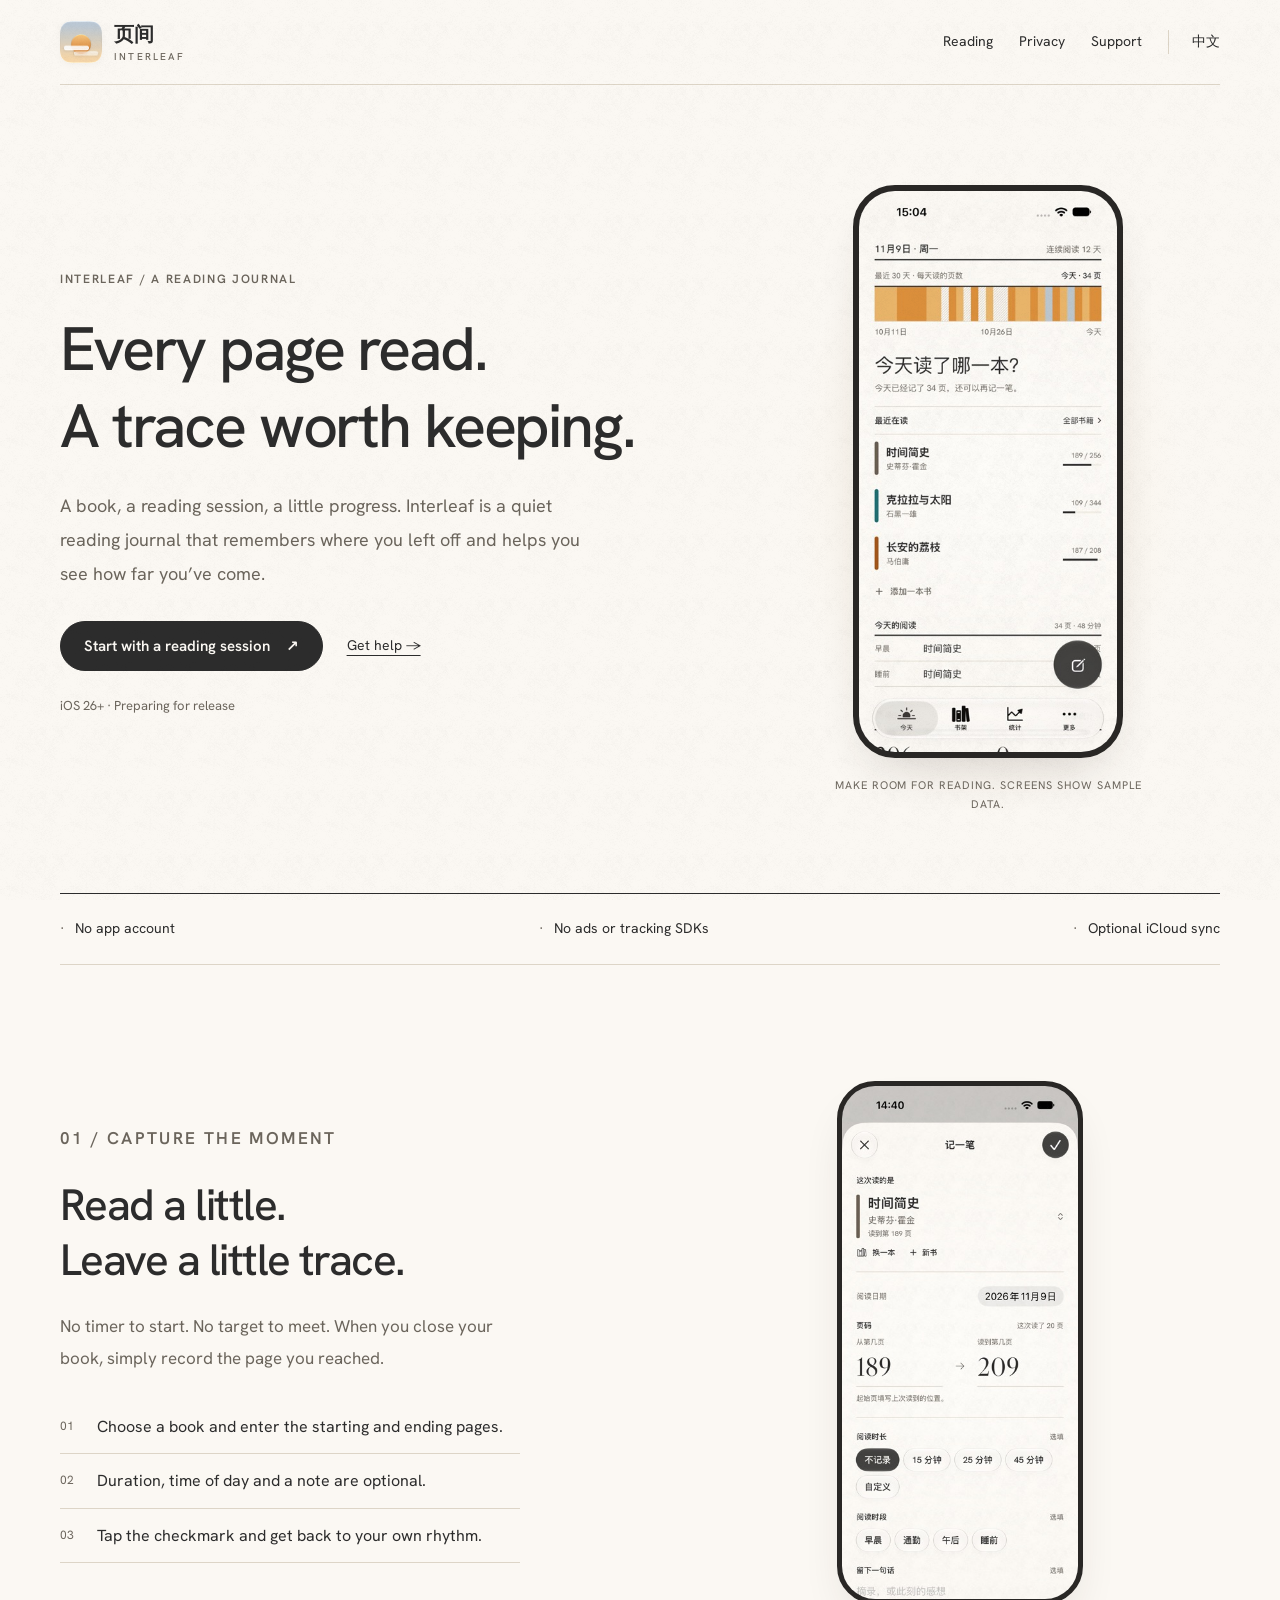
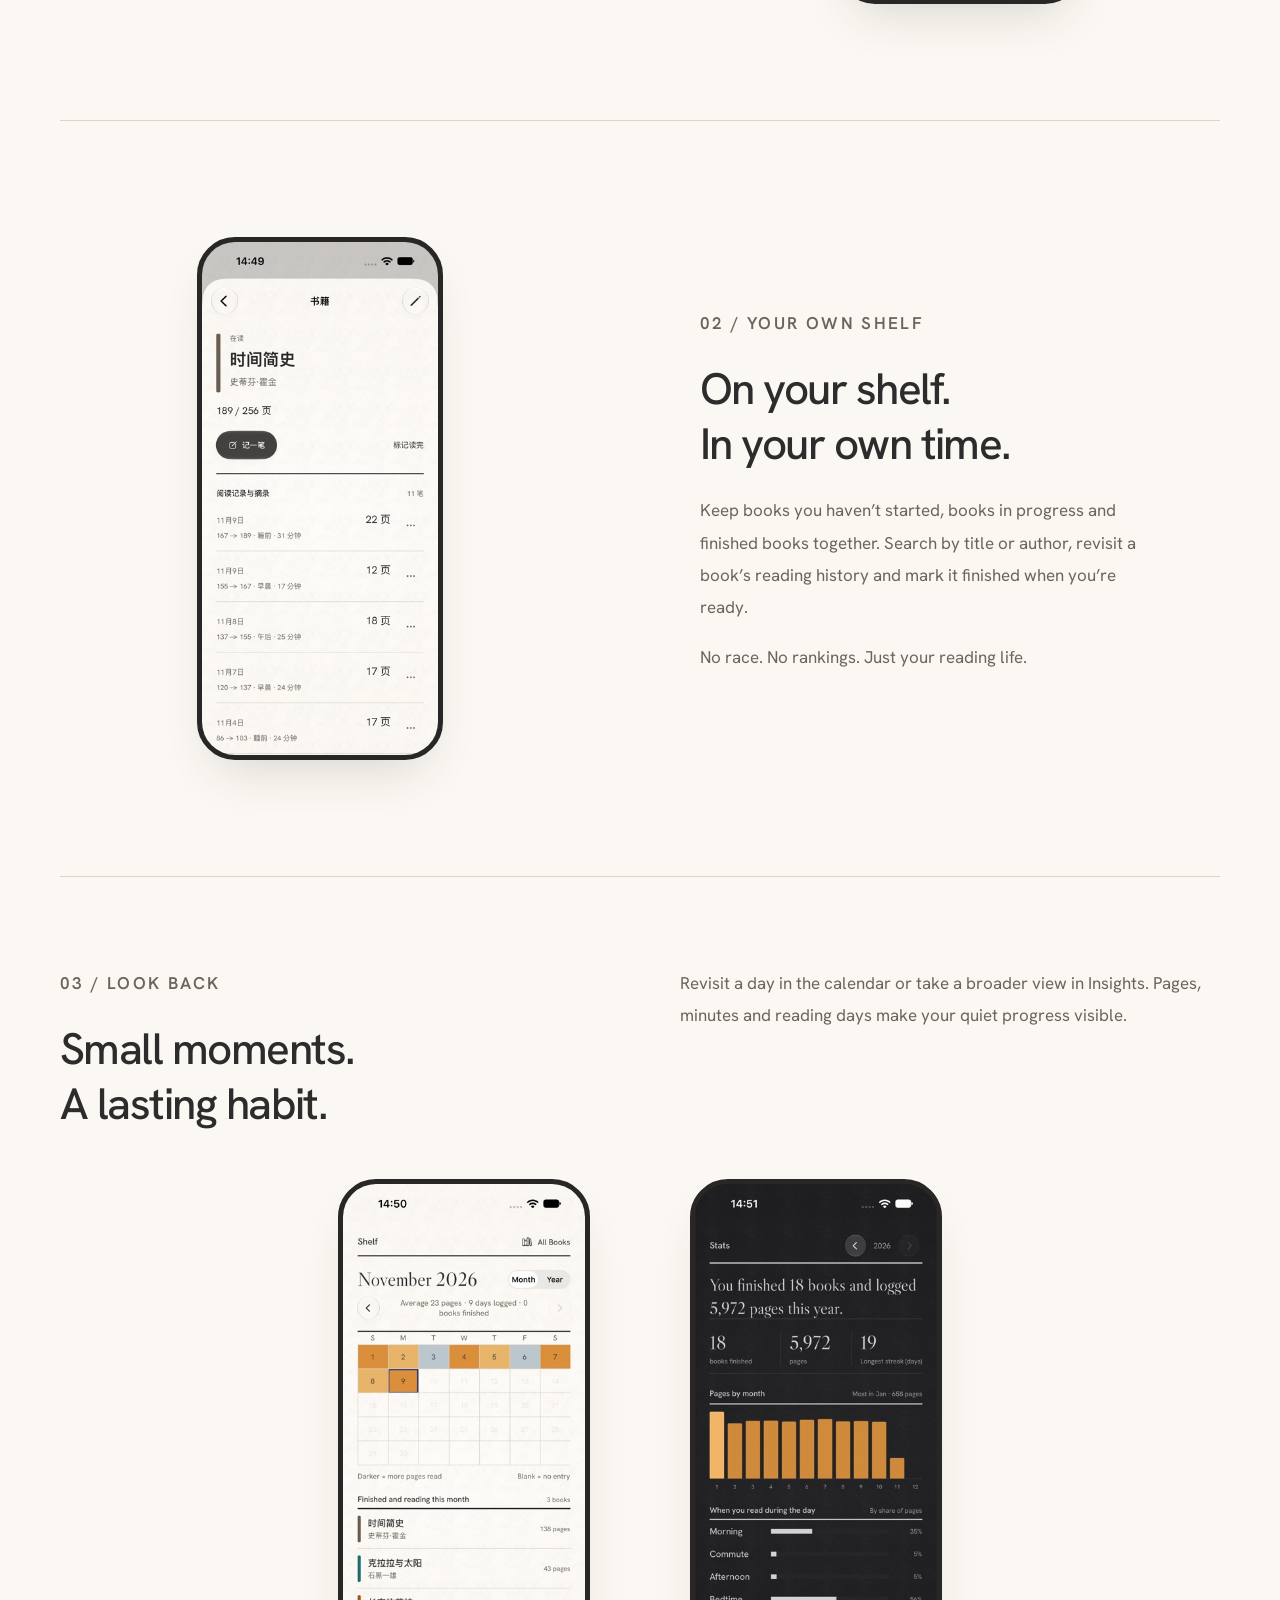
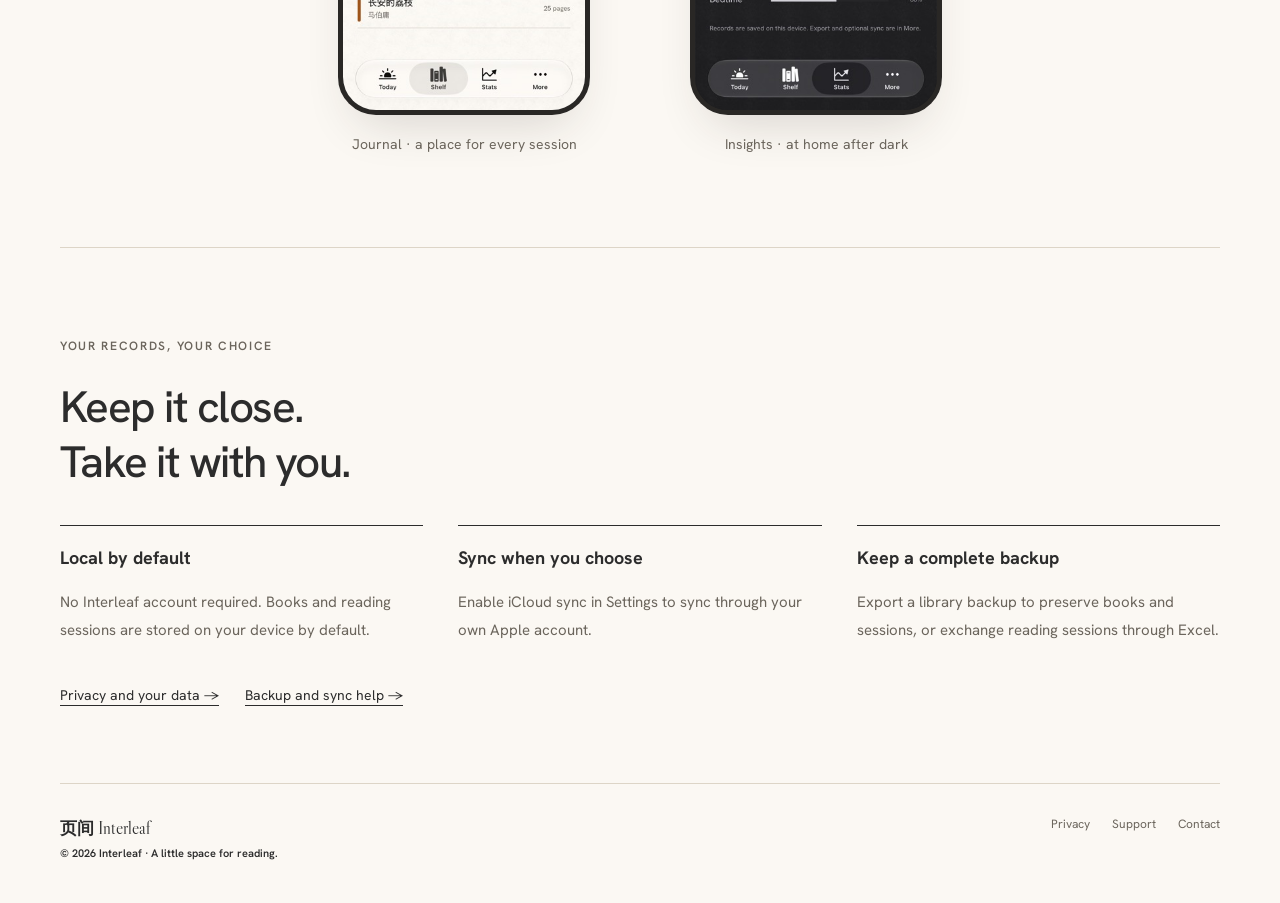
==== en/index.html @ bff5ef40 "Build bilingual Interleaf product, privacy and support site" ====
<!doctype html><html lang="en"><head><meta charset="utf-8"><meta name="viewport" content="width=device-width, initial-scale=1"><title>Interleaf — A quiet reading journal</title><meta name="description" content="A book, a reading session, a little progress. Interleaf is a quiet reading journal that remembers where you left off and helps you see how far you’ve come."><meta name="theme-color" content="#fbf8f3"><link rel="icon" type="image/png" href="../assets/app-icon.png"><link rel="stylesheet" href="../assets/site.css"><link rel="canonical" href="https://interleaf-app.github.io/interleaf-legal/en/"><link rel="alternate" hreflang="zh-Hans" href="https://interleaf-app.github.io/interleaf-legal/"></head><body><a class="skip-link" href="#main">Skip to content</a><header class="site-header wrap"><a class="brand" href="index.html" aria-label="Interleaf home"><img src="../assets/app-icon.png" alt="" width="40" height="40"><span class="brand-name">页间<span class="brand-en">INTERLEAF</span></span></a><nav aria-label="Main navigation"><a class="section-link" href="index.html#record">Reading</a><a href="privacy/index.html">Privacy</a><a href="support/index.html">Support</a><a class="language" href="../index.html" lang="zh-Hans">中文</a></nav></header><main id="main"><section class="hero wrap"><div><p class="eyebrow">INTERLEAF / A READING JOURNAL</p><h1>Every page read.<br>A trace worth keeping.</h1><p class="intro">A book, a reading session, a little progress. Interleaf is a quiet reading journal that remembers where you left off and helps you see how far you’ve come.</p><div class="hero-actions"><a class="button button-primary" href="#record">Start with a reading session <span aria-hidden="true">↗</span></a><a class="text-link" href="support/index.html">Get help →</a></div><p class="availability">iOS 26+ · Preparing for release</p></div><figure class="hero-visual"><div class="phone"><img src="../assets/today.jpg" alt="Interleaf Today screen with a floating record button" width="402" height="874" loading="lazy"></div><figcaption class="screen-caption">Make room for reading. Screens show sample data.</figcaption></figure></section><div class="principles wrap"><span>No app account</span><span>No ads or tracking SDKs</span><span>Optional iCloud sync</span></div>
<section class="feature wrap" id="record"><div class="feature-copy"><p class="eyebrow">01 / CAPTURE THE MOMENT</p><h2>Read a little.<br>Leave a little trace.</h2><p>No timer to start. No target to meet. When you close your book, simply record the page you reached.</p><ol class="steps"><li>Choose a book and enter the starting and ending pages.</li><li>Duration, time of day and a note are optional.</li><li>Tap the checkmark and get back to your own rhythm.</li></ol></div><figure class="feature-visual"><div class="phone"><img src="../assets/record.jpg" alt="Reading entry with cancel and save controls" width="402" height="874" loading="lazy"></div></figure></section>
<section class="feature wrap" id="library"><figure class="feature-visual"><div class="phone"><img src="../assets/book-detail.jpg" alt="Book detail with reading progress and sessions" width="402" height="874" loading="lazy"></div></figure><div class="feature-copy"><p class="eyebrow">02 / YOUR OWN SHELF</p><h2>On your shelf.<br>In your own time.</h2><p>Keep books you haven’t started, books in progress and finished books together. Search by title or author, revisit a book’s reading history and mark it finished when you’re ready.</p><p>No race. No rankings. Just your reading life.</p></div></section>
<section class="review wrap"><div class="review-heading"><div><p class="eyebrow">03 / LOOK BACK</p><h2>Small moments.<br>A lasting habit.</h2></div><p>Revisit a day in the calendar or take a broader view in Insights. Pages, minutes and reading days make your quiet progress visible.</p></div><div class="screens"><figure><div class="phone"><img src="../assets/journal.jpg" alt="Reading calendar with sample entries" width="402" height="874" loading="lazy"></div><figcaption>Journal · a place for every session</figcaption></figure><figure><div class="phone"><img src="../assets/insights-dark.jpg" alt="Reading insights in dark appearance" width="402" height="874" loading="lazy"></div><figcaption>Insights · at home after dark</figcaption></figure></div></section>
<section class="trust wrap"><div class="trust-head"><p class="eyebrow">YOUR RECORDS, YOUR CHOICE</p><h2>Keep it close.<br>Take it with you.</h2></div><div class="trust-grid"><div><h3>Local by default</h3><p>No Interleaf account required. Books and reading sessions are stored on your device by default.</p></div><div><h3>Sync when you choose</h3><p>Enable iCloud sync in Settings to sync through your own Apple account.</p></div><div><h3>Keep a complete backup</h3><p>Export a library backup to preserve books and sessions, or exchange reading sessions through Excel.</p></div></div><div class="trust-links"><a class="text-link" href="privacy/index.html">Privacy and your data →</a><a class="text-link" href="support/index.html">Backup and sync help →</a></div></section></main><footer class="site-footer wrap"><div class="footer-brand">页间 <span class="serif">Interleaf</span><p class="footer-note">© 2026 Interleaf · A little space for reading.</p></div><div class="footer-links"><a href="privacy/index.html">Privacy</a><a href="support/index.html">Support</a><a href="mailto:krystal.11381@outlook.com">Contact</a></div></footer></body></html>
---- assets/site.css ----
@font-face{font-family:Hanken;src:url('fonts/HankenGrotesk-Variable.ttf') format('truetype');font-style:normal;font-weight:100 900;font-display:swap}
@font-face{font-family:Caslon;src:url('fonts/LibreCaslonDisplay-Regular.ttf') format('truetype');font-weight:400;font-display:swap}
:root{color-scheme:light dark;--paper:#fbf8f3;--ink:#2c2c2c;--muted:#6b655c;--line:#ddd5c7;--recess:#f2ede4;--max:1160px;--radius:32px}
*{box-sizing:border-box}html{scroll-behavior:smooth;scroll-padding-top:28px}body{margin:0;background:var(--paper);color:var(--ink);font-family:Hanken,'PingFang SC','Hiragino Sans GB',system-ui,sans-serif;line-height:1.7;-webkit-font-smoothing:antialiased}body:before{content:'';position:fixed;inset:0;background:url('grain.png') repeat;background-size:64px;mix-blend-mode:multiply;opacity:.15;pointer-events:none;z-index:5}a{color:inherit;text-decoration:none}a:hover{text-decoration:underline;text-underline-offset:5px}button,input{font:inherit}img{display:block;max-width:100%;height:auto}h1,h2,h3,p{margin-top:0}h1,h2{font-weight:500;line-height:1.25;letter-spacing:-.035em}h3{font-size:18px;line-height:1.5}p{margin-bottom:1em}ul,ol{padding-left:1.3em}li+li{margin-top:8px}::selection{background:var(--ink);color:var(--paper)}:focus-visible{outline:2px solid var(--ink);outline-offset:5px;border-radius:3px}.skip-link{position:absolute;left:24px;top:-100px;padding:12px 18px;background:var(--ink);color:var(--paper);z-index:20}.skip-link:focus{top:12px}.wrap{width:min(calc(100% - 80px),var(--max));margin:auto}.site-header{display:flex;align-items:center;justify-content:space-between;gap:24px;padding-block:21px;border-bottom:1px solid var(--line)}.brand{display:flex;align-items:center;gap:12px}.brand img{width:42px;height:42px;border-radius:11px;box-shadow:0 2px 8px #0000000a}.brand-name{font-weight:600;line-height:1.2;font-size:20px;display:block}.brand-en{font-size:10px;font-weight:500;letter-spacing:.22em;display:block;margin-top:5px;color:var(--muted)}nav{display:flex;flex-wrap:wrap;align-items:center;gap:26px;font-size:14px}nav a[aria-current=page]{font-weight:700;text-decoration:underline;text-underline-offset:6px}.language{border-left:1px solid var(--line);padding-left:23px}.eyebrow{font-size:12px;letter-spacing:.14em;text-transform:uppercase;font-weight:600;color:var(--muted);margin-bottom:22px}.hero{display:grid;grid-template-columns:1.15fr .85fr;align-items:center;gap:70px;padding-block:72px 64px}.hero h1{font-size:clamp(40px,4.8vw,62px);margin-bottom:24px}.hero h1 span{display:block}.serif{font-family:Caslon,Georgia,'Songti SC',serif;font-weight:400}.hero .intro{font-size:18px;color:var(--muted);max-width:29em;line-height:1.9}.hero-actions{display:flex;flex-wrap:wrap;align-items:center;gap:24px;margin:30px 0 24px}.button{display:inline-flex;align-items:center;justify-content:center;gap:16px;border:1px solid var(--ink);padding:12px 23px;border-radius:999px;font-size:15px;font-weight:600;line-height:1.6}.button-primary{background:var(--ink);color:var(--paper)}.button:hover{text-decoration:none;transform:translateY(-1px)}.text-link{font-size:14px;text-decoration:underline;text-underline-offset:5px}.availability{font-size:13px;color:var(--muted);margin:0}.hero-visual{position:relative;display:grid;justify-items:center;padding:12px 20px 0;background:radial-gradient(ellipse at center,#ead5b644,transparent 72%)}.phone{margin:0;width:270px;max-width:100%;border:6px solid #292725;border-radius:42px;overflow:hidden;background:#1c1c1e;box-shadow:0 24px 50px -20px #32271f30}.phone img{width:100%;height:auto}.screen-caption{font-size:11px;letter-spacing:.09em;text-transform:uppercase;color:var(--muted);margin:18px 0 0;text-align:center}.principles{display:flex;justify-content:space-between;gap:24px;flex-wrap:wrap;padding:23px 0;border-top:1.5px solid var(--ink);border-bottom:1px solid var(--line);font-size:14px}.principles span:before{content:'·';margin-right:10px;color:var(--muted)}.feature{display:grid;grid-template-columns:1fr 1fr;align-items:center;gap:120px;padding:100px 0;border-bottom:1px solid var(--line)}.feature-copy{max-width:460px}.feature h2{font-size:clamp(30px,3.8vw,44px);margin-bottom:23px}.feature p{color:var(--muted);font-size:17px;line-height:1.9}.feature-visual{display:grid;justify-items:center}.feature-visual .phone{width:246px;border-width:5px;border-radius:38px}.steps{list-style:none;padding:0;margin:26px 0 0}.steps li{display:grid;grid-template-columns:25px 1fr;gap:12px;padding:13px 0;border-bottom:1px solid var(--line);margin:0}.steps .number{font-size:12px;padding-top:4px;color:var(--muted)}.steps strong{font-size:16px;font-weight:600}.steps p{font-size:14px;line-height:1.7;margin:4px 0 0}.review{padding:90px 0;border-bottom:1px solid var(--line)}.review-heading{display:grid;grid-template-columns:1fr 1fr;gap:80px;align-items:start;margin-bottom:48px}.review h2{font-size:clamp(30px,3.8vw,44px);margin-bottom:0}.review p{font-size:17px;line-height:1.9;color:var(--muted)}.screens{display:grid;grid-template-columns:1fr 1fr;gap:44px;max-width:660px;margin:auto;align-items:start}.screens figure{margin:0;display:grid;justify-items:center}.screens .phone{width:252px;border-width:5px;border-radius:38px}.screens figcaption{margin-top:18px;font-size:14px;color:var(--muted)}.trust{padding:88px 0 76px}.trust-head{max-width:650px;margin-bottom:35px}.trust h2{font-size:clamp(30px,3.8vw,44px)}.trust-grid{display:grid;grid-template-columns:repeat(3,1fr);gap:35px}.trust-grid>div{border-top:1.5px solid var(--ink);padding-top:18px}.trust-grid p{color:var(--muted);font-size:15px;line-height:1.85}.trust-links{display:flex;gap:26px;margin-top:24px;font-size:14px}.site-footer{display:flex;justify-content:space-between;align-items:start;gap:30px;flex-wrap:wrap;border-top:1px solid var(--line);padding:30px 0 40px;font-size:12px;color:var(--muted)}.footer-brand{font-size:17px;color:var(--ink);font-weight:600}.footer-links{display:flex;gap:22px;flex-wrap:wrap}.footer-note{flex-basis:100%;margin:0;font-size:11px}.page{max-width:800px;margin:0 auto;padding:66px 0 80px}.page h1{font-size:clamp(34px,5vw,48px);margin-bottom:18px}.page-intro{font-size:18px;line-height:1.9;color:var(--muted);max-width:38em}.meta{font-size:13px;color:var(--muted);margin-bottom:30px}.summary{border-top:2px solid var(--ink);border-bottom:1px solid var(--line);padding:24px 0 14px;margin:28px 0 36px}.summary p{font-size:18px;line-height:1.85}.toc{padding:0 0 26px;border-bottom:1px solid var(--line);display:flex;gap:10px 22px;flex-wrap:wrap;font-size:13px;color:var(--muted)}.prose section{padding-top:32px;scroll-margin-top:28px}.prose h2{font-size:23px;font-weight:600;letter-spacing:-.02em;margin-bottom:15px}.prose p,.prose li{font-size:16px;line-height:1.95}.prose a,.faq a{text-decoration:underline;text-underline-offset:4px}.prose .note{font-size:14px;color:var(--muted);border-left:2px solid var(--line);padding-left:17px}.contact{padding:28px 0;margin-top:38px;border-top:1.5px solid var(--ink)}.contact h2{font-size:25px}.contact>a{display:inline-block;font-size:18px;font-weight:500;overflow-wrap:anywhere;text-decoration:underline;text-underline-offset:5px}.faq{margin-top:40px;border-top:1.5px solid var(--ink)}.faq details{border-bottom:1px solid var(--line);padding:20px 0}.faq summary{cursor:pointer;font-size:18px;font-weight:600;line-height:1.6;padding-right:30px;list-style:none;position:relative}.faq summary::-webkit-details-marker{display:none}.faq summary:after{content:'+';position:absolute;right:3px;top:0;font-weight:400;font-size:23px;color:var(--muted)}.faq details[open] summary:after{content:'−'}.answer{padding-top:15px;max-width:740px}.answer p,.answer li{font-size:15px;line-height:1.95}.answer p:last-child{margin-bottom:0}.callout{font-size:14px;color:var(--muted);border-left:2px solid var(--line);padding-left:16px;margin-top:28px}.back-link{font-size:14px;text-decoration:underline;text-underline-offset:5px}
@media(min-width:1800px){.hero{padding-block:90px}.hero-visual .phone{width:300px}}
@media(max-width:900px){.wrap{width:calc(100% - 48px)}.hero{gap:30px;padding-top:52px}.hero h1{font-size:44px}.hero .intro{font-size:16px}.phone{width:240px}.feature{gap:50px;padding-block:72px}.review-heading{gap:40px}.trust-grid{gap:24px}nav{gap:18px}.language{padding-left:16px}}
@media(max-width:640px){.wrap{width:calc(100% - 40px)}.site-header{padding-block:17px;gap:12px}.brand{gap:9px}.brand img{width:34px;height:34px;border-radius:9px}.brand-name{font-size:18px}.brand-en{font-size:8px;letter-spacing:.16em}.site-header nav{gap:14px;font-size:12px}.site-header .section-link{display:none}.language{padding-left:12px}.hero{grid-template-columns:1fr;gap:42px;padding-block:48px}.hero h1{font-size:43px;line-height:1.3;margin-bottom:20px}.hero .intro{font-size:16px;max-width:32em}.hero-actions{margin-block:24px 20px;gap:22px}.eyebrow{font-size:10px;margin-bottom:17px}.hero-visual{padding:0 0 0}.hero-visual .phone{width:238px}.screen-caption{font-size:10px}.principles{gap:10px 20px;font-size:12px;justify-content:start;padding-block:20px}.feature{grid-template-columns:1fr;gap:34px;padding-block:56px}.feature-copy{max-width:none}.feature h2,.review h2,.trust h2{font-size:33px}.feature p,.review p{font-size:16px}.feature-visual{order:2}.feature-visual .phone{width:224px}.review{padding-block:56px}.review-heading{grid-template-columns:1fr;gap:18px;margin-bottom:28px}.screens{gap:16px}.screens .phone{width:100%;border-width:3px;border-radius:25px}.screens figcaption{font-size:12px;text-align:center}.trust{padding-block:56px}.trust-grid{grid-template-columns:1fr;gap:22px}.trust-grid h3{font-size:18px;margin-bottom:10px}.trust-grid p{font-size:15px}.site-footer{padding-block:26px;gap:18px}.footer-links{gap:18px}.page{padding-block:42px 56px}.page h1{font-size:36px}.page-intro{font-size:16px}.summary p{font-size:17px}.prose h2{font-size:21px}.prose p,.prose li{font-size:15px}.toc{gap:9px 17px}.faq summary{font-size:17px}.contact>a{font-size:16px}}
@media(prefers-color-scheme:dark){:root{--paper:#1c1c1e;--ink:#dedbd6;--muted:#aaa399;--line:#403c37;--recess:#262628}.hero-visual{background:radial-gradient(ellipse at center,#86674222,transparent 72%)}.phone{border-color:#45413b;box-shadow:0 24px 50px -20px #0009}body:before{mix-blend-mode:screen;opacity:.025}.brand img{box-shadow:none}}
@media(prefers-reduced-motion:reduce){html{scroll-behavior:auto}.button:hover{transform:none}}
@media print{body{background:white;color:black}body:before,.site-header,.site-footer,.toc,.skip-link{display:none}.wrap{width:100%}.page{padding:0;max-width:none}.prose section{break-inside:avoid}.prose a{text-decoration:none}.prose a[href^=http]:after{content:' (' attr(href) ')';font-size:10px}details:not([open])>.answer{display:block}summary:after{display:none}}
.steps{counter-reset:step}.steps li{display:block;position:relative;padding-left:37px;counter-increment:step}.steps li:before{content:counter(step,decimal-leading-zero);position:absolute;left:0;top:16px;font-size:12px;color:var(--muted)}
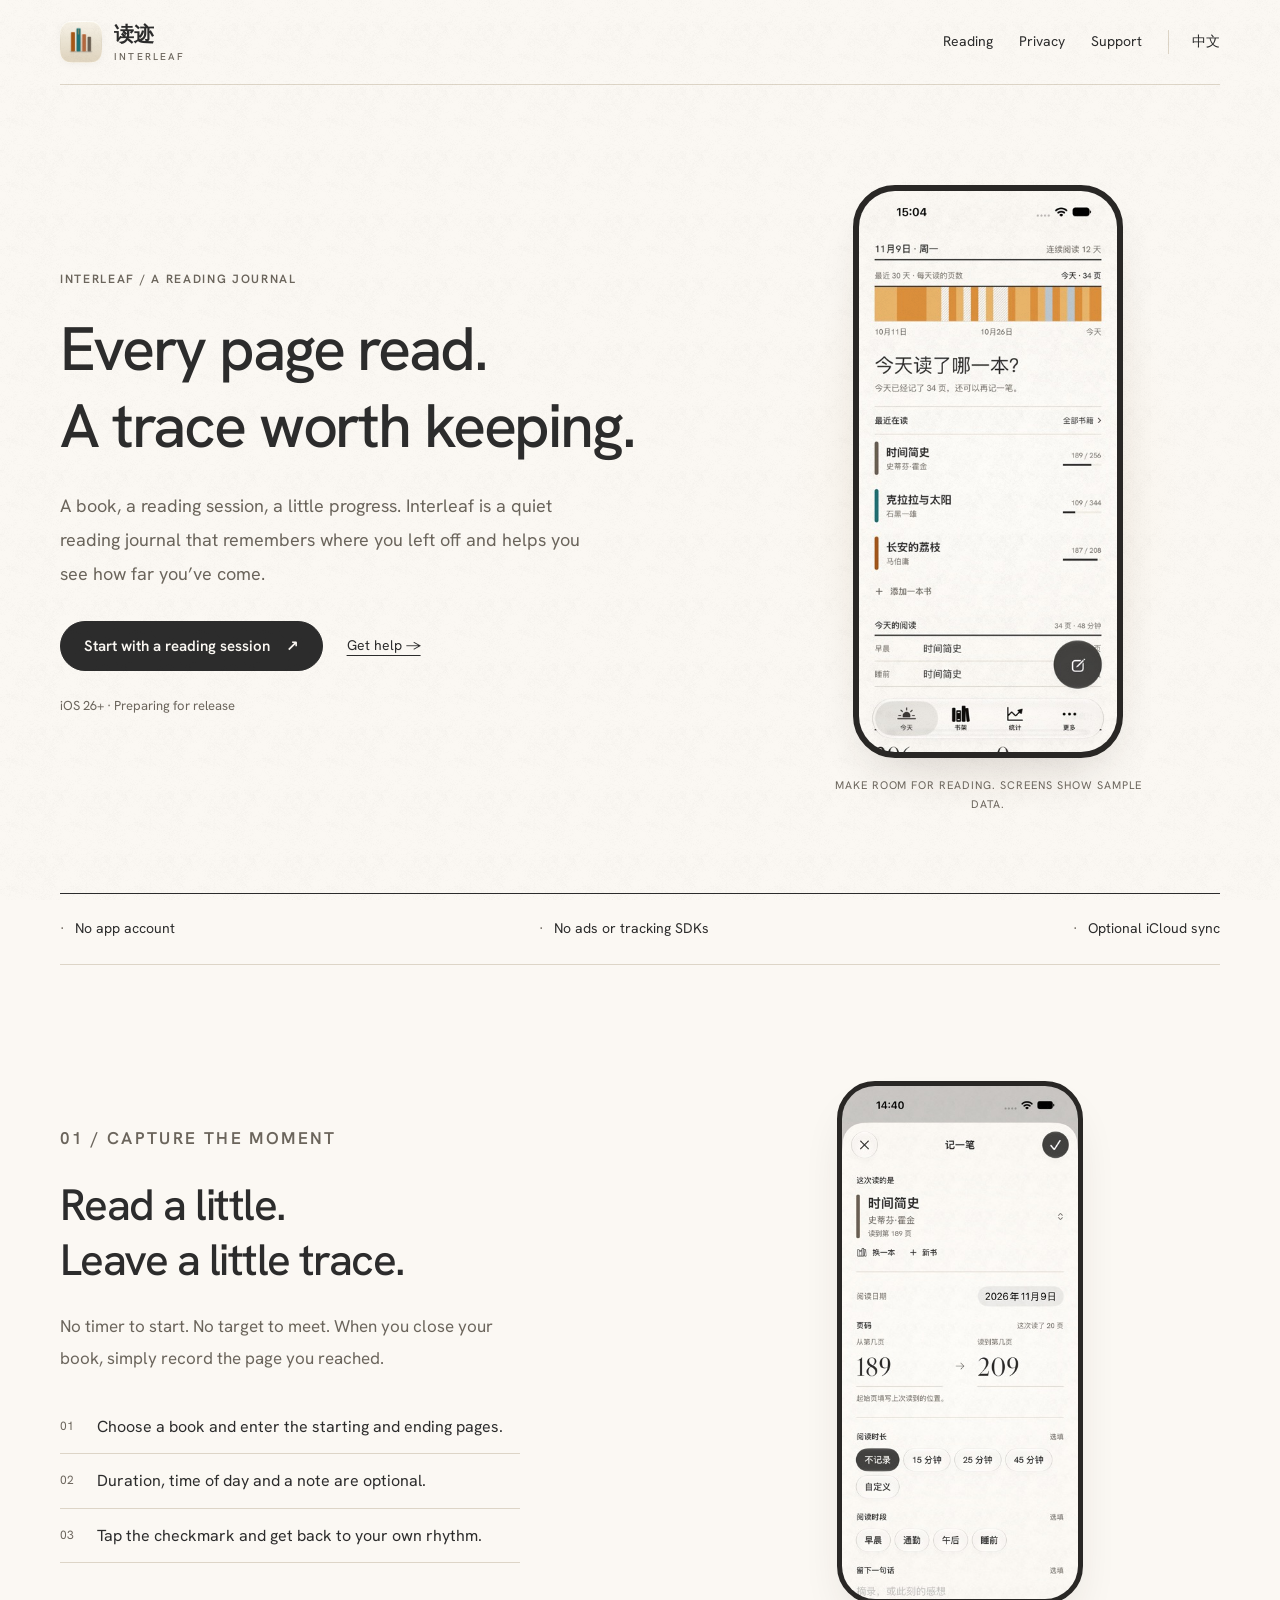
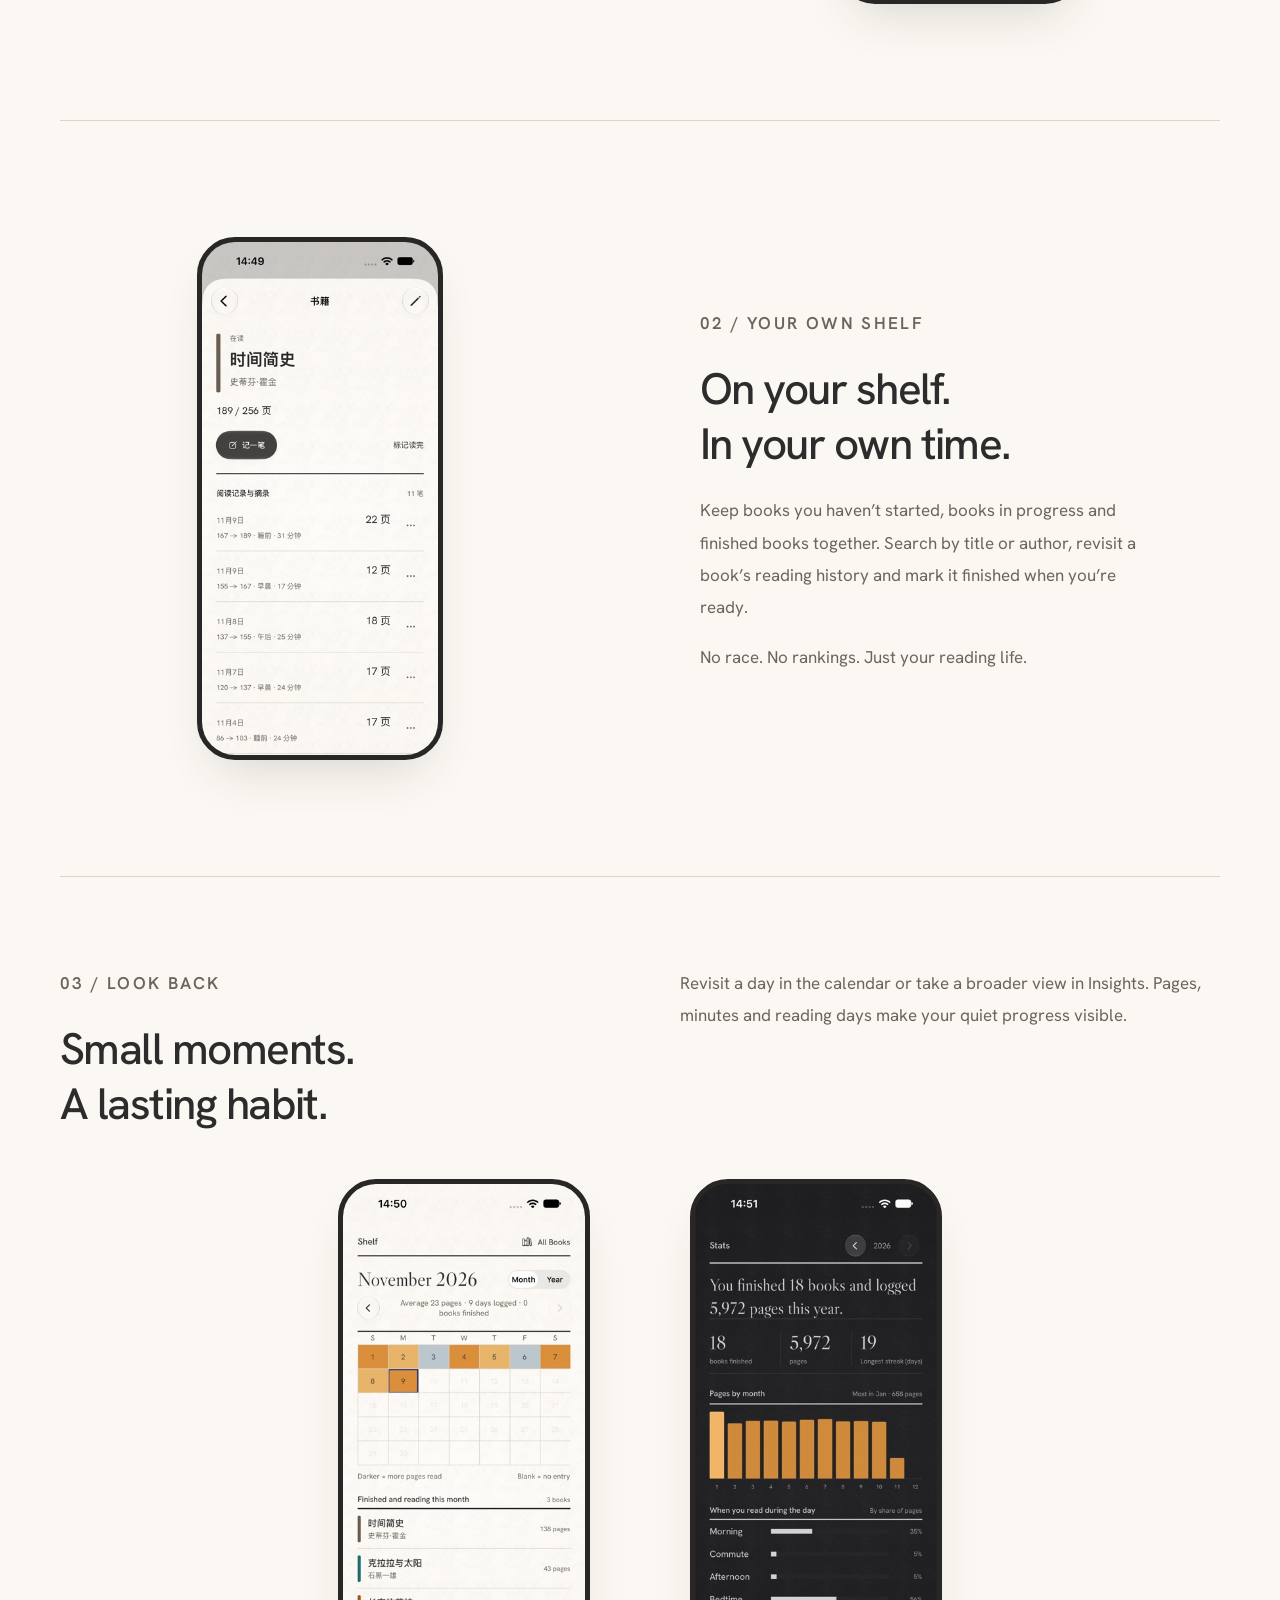
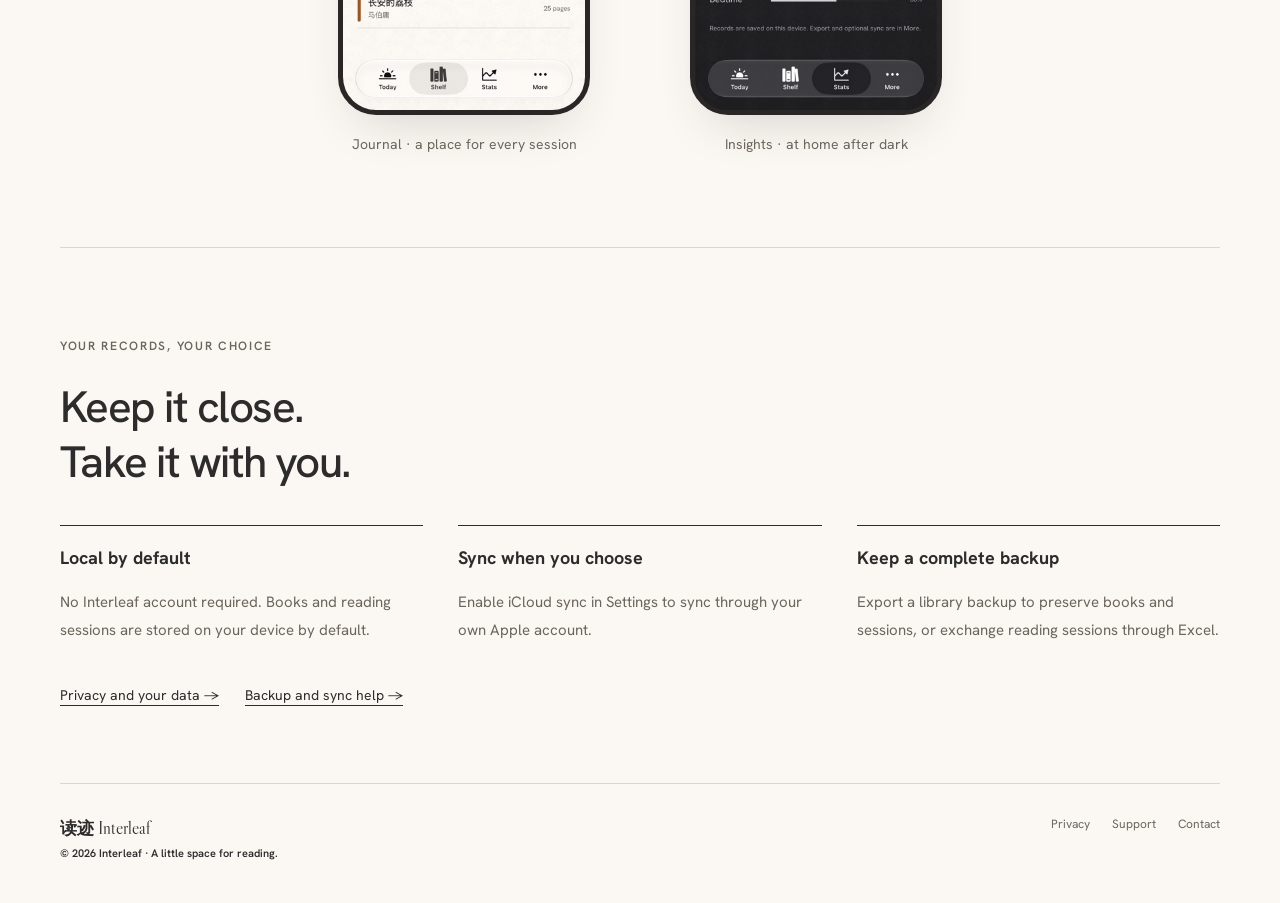
==== commit aea3aa11: "同步读迹名称与书脊应用图标 - 将中英文官网及说明中的旧名称统一为读迹 / Interleaf - 替换默认书脊图标，更新浏览器与 Apple 收藏图标及缓存版本 - 补充品牌资源来源和维护说明" ====
--- a/en/index.html
+++ b/en/index.html
@@ -1,5 +1,5 @@
-<!doctype html><html lang="en"><head><meta charset="utf-8"><meta name="viewport" content="width=device-width, initial-scale=1"><title>Interleaf — A quiet reading journal</title><meta name="description" content="A book, a reading session, a little progress. Interleaf is a quiet reading journal that remembers where you left off and helps you see how far you’ve come."><meta name="theme-color" content="#fbf8f3"><link rel="icon" type="image/png" href="../assets/app-icon.png"><link rel="stylesheet" href="../assets/site.css"><link rel="canonical" href="https://interleaf-app.github.io/interleaf-legal/en/"><link rel="alternate" hreflang="zh-Hans" href="https://interleaf-app.github.io/interleaf-legal/"></head><body><a class="skip-link" href="#main">Skip to content</a><header class="site-header wrap"><a class="brand" href="index.html" aria-label="Interleaf home"><img src="../assets/app-icon.png" alt="" width="40" height="40"><span class="brand-name">页间<span class="brand-en">INTERLEAF</span></span></a><nav aria-label="Main navigation"><a class="section-link" href="index.html#record">Reading</a><a href="privacy/index.html">Privacy</a><a href="support/index.html">Support</a><a class="language" href="../index.html" lang="zh-Hans">中文</a></nav></header><main id="main"><section class="hero wrap"><div><p class="eyebrow">INTERLEAF / A READING JOURNAL</p><h1>Every page read.<br>A trace worth keeping.</h1><p class="intro">A book, a reading session, a little progress. Interleaf is a quiet reading journal that remembers where you left off and helps you see how far you’ve come.</p><div class="hero-actions"><a class="button button-primary" href="#record">Start with a reading session <span aria-hidden="true">↗</span></a><a class="text-link" href="support/index.html">Get help →</a></div><p class="availability">iOS 26+ · Preparing for release</p></div><figure class="hero-visual"><div class="phone"><img src="../assets/today.jpg" alt="Interleaf Today screen with a floating record button" width="402" height="874" loading="lazy"></div><figcaption class="screen-caption">Make room for reading. Screens show sample data.</figcaption></figure></section><div class="principles wrap"><span>No app account</span><span>No ads or tracking SDKs</span><span>Optional iCloud sync</span></div>
+<!doctype html><html lang="en"><head><meta charset="utf-8"><meta name="viewport" content="width=device-width, initial-scale=1"><title>Interleaf — A quiet reading journal</title><meta name="description" content="A book, a reading session, a little progress. Interleaf is a quiet reading journal that remembers where you left off and helps you see how far you’ve come."><meta name="theme-color" content="#fbf8f3"><link rel="icon" type="image/png" href="../assets/app-icon.png?v=20261109-spines"><link rel="apple-touch-icon" sizes="180x180" href="../assets/app-icon.png?v=20261109-spines"><link rel="stylesheet" href="../assets/site.css?v=20261109-2"><link rel="canonical" href="https://interleaf-app.github.io/interleaf-legal/en/"><link rel="alternate" hreflang="zh-Hans" href="https://interleaf-app.github.io/interleaf-legal/"></head><body><a class="skip-link" href="#main">Skip to content</a><header class="site-header wrap"><a class="brand" href="index.html" aria-label="Interleaf home"><img src="../assets/app-icon.png?v=20261109-spines" alt="" width="40" height="40"><span class="brand-name">读迹<span class="brand-en">INTERLEAF</span></span></a><nav aria-label="Main navigation"><a class="section-link" href="index.html#record">Reading</a><a href="privacy/index.html">Privacy</a><a href="support/index.html">Support</a><a class="language" href="../index.html" lang="zh-Hans">中文</a></nav></header><main id="main"><section class="hero wrap"><div><p class="eyebrow">INTERLEAF / A READING JOURNAL</p><h1>Every page read.<br>A trace worth keeping.</h1><p class="intro">A book, a reading session, a little progress. Interleaf is a quiet reading journal that remembers where you left off and helps you see how far you’ve come.</p><div class="hero-actions"><a class="button button-primary" href="#record">Start with a reading session <span aria-hidden="true">↗</span></a><a class="text-link" href="support/index.html">Get help →</a></div><p class="availability">iOS 26+ · Preparing for release</p></div><figure class="hero-visual"><div class="phone"><img src="../assets/today.jpg" alt="Interleaf Today screen with a floating record button" width="402" height="874" loading="lazy"></div><figcaption class="screen-caption">Make room for reading. Screens show sample data.</figcaption></figure></section><div class="principles wrap"><span>No app account</span><span>No ads or tracking SDKs</span><span>Optional iCloud sync</span></div>
 <section class="feature wrap" id="record"><div class="feature-copy"><p class="eyebrow">01 / CAPTURE THE MOMENT</p><h2>Read a little.<br>Leave a little trace.</h2><p>No timer to start. No target to meet. When you close your book, simply record the page you reached.</p><ol class="steps"><li>Choose a book and enter the starting and ending pages.</li><li>Duration, time of day and a note are optional.</li><li>Tap the checkmark and get back to your own rhythm.</li></ol></div><figure class="feature-visual"><div class="phone"><img src="../assets/record.jpg" alt="Reading entry with cancel and save controls" width="402" height="874" loading="lazy"></div></figure></section>
 <section class="feature wrap" id="library"><figure class="feature-visual"><div class="phone"><img src="../assets/book-detail.jpg" alt="Book detail with reading progress and sessions" width="402" height="874" loading="lazy"></div></figure><div class="feature-copy"><p class="eyebrow">02 / YOUR OWN SHELF</p><h2>On your shelf.<br>In your own time.</h2><p>Keep books you haven’t started, books in progress and finished books together. Search by title or author, revisit a book’s reading history and mark it finished when you’re ready.</p><p>No race. No rankings. Just your reading life.</p></div></section>
 <section class="review wrap"><div class="review-heading"><div><p class="eyebrow">03 / LOOK BACK</p><h2>Small moments.<br>A lasting habit.</h2></div><p>Revisit a day in the calendar or take a broader view in Insights. Pages, minutes and reading days make your quiet progress visible.</p></div><div class="screens"><figure><div class="phone"><img src="../assets/journal.jpg" alt="Reading calendar with sample entries" width="402" height="874" loading="lazy"></div><figcaption>Journal · a place for every session</figcaption></figure><figure><div class="phone"><img src="../assets/insights-dark.jpg" alt="Reading insights in dark appearance" width="402" height="874" loading="lazy"></div><figcaption>Insights · at home after dark</figcaption></figure></div></section>
-<section class="trust wrap"><div class="trust-head"><p class="eyebrow">YOUR RECORDS, YOUR CHOICE</p><h2>Keep it close.<br>Take it with you.</h2></div><div class="trust-grid"><div><h3>Local by default</h3><p>No Interleaf account required. Books and reading sessions are stored on your device by default.</p></div><div><h3>Sync when you choose</h3><p>Enable iCloud sync in Settings to sync through your own Apple account.</p></div><div><h3>Keep a complete backup</h3><p>Export a library backup to preserve books and sessions, or exchange reading sessions through Excel.</p></div></div><div class="trust-links"><a class="text-link" href="privacy/index.html">Privacy and your data →</a><a class="text-link" href="support/index.html">Backup and sync help →</a></div></section></main><footer class="site-footer wrap"><div class="footer-brand">页间 <span class="serif">Interleaf</span><p class="footer-note">© 2026 Interleaf · A little space for reading.</p></div><div class="footer-links"><a href="privacy/index.html">Privacy</a><a href="support/index.html">Support</a><a href="mailto:krystal.11381@outlook.com">Contact</a></div></footer></body></html>+<section class="trust wrap"><div class="trust-head"><p class="eyebrow">YOUR RECORDS, YOUR CHOICE</p><h2>Keep it close.<br>Take it with you.</h2></div><div class="trust-grid"><div><h3>Local by default</h3><p>No Interleaf account required. Books and reading sessions are stored on your device by default.</p></div><div><h3>Sync when you choose</h3><p>Enable iCloud sync in Settings to sync through your own Apple account.</p></div><div><h3>Keep a complete backup</h3><p>Export a library backup to preserve books and sessions, or exchange reading sessions through Excel.</p></div></div><div class="trust-links"><a class="text-link" href="privacy/index.html">Privacy and your data →</a><a class="text-link" href="support/index.html">Backup and sync help →</a></div></section></main><footer class="site-footer wrap"><div class="footer-brand">读迹 <span class="serif">Interleaf</span><p class="footer-note">© 2026 Interleaf · A little space for reading.</p></div><div class="footer-links"><a href="privacy/index.html">Privacy</a><a href="support/index.html">Support</a><a href="mailto:krystal.11381@outlook.com">Contact</a></div></footer></body></html>
--- a/assets/site.css
+++ b/assets/site.css
@@ -1,10 +1,10 @@
 @font-face{font-family:Hanken;src:url('fonts/HankenGrotesk-Variable.ttf') format('truetype');font-style:normal;font-weight:100 900;font-display:swap}
 @font-face{font-family:Caslon;src:url('fonts/LibreCaslonDisplay-Regular.ttf') format('truetype');font-weight:400;font-display:swap}
 :root{color-scheme:light dark;--paper:#fbf8f3;--ink:#2c2c2c;--muted:#6b655c;--line:#ddd5c7;--recess:#f2ede4;--max:1160px;--radius:32px}
-*{box-sizing:border-box}html{scroll-behavior:smooth;scroll-padding-top:28px}body{margin:0;background:var(--paper);color:var(--ink);font-family:Hanken,'PingFang SC','Hiragino Sans GB',system-ui,sans-serif;line-height:1.7;-webkit-font-smoothing:antialiased}body:before{content:'';position:fixed;inset:0;background:url('grain.png') repeat;background-size:64px;mix-blend-mode:multiply;opacity:.15;pointer-events:none;z-index:5}a{color:inherit;text-decoration:none}a:hover{text-decoration:underline;text-underline-offset:5px}button,input{font:inherit}img{display:block;max-width:100%;height:auto}h1,h2,h3,p{margin-top:0}h1,h2{font-weight:500;line-height:1.25;letter-spacing:-.035em}h3{font-size:18px;line-height:1.5}p{margin-bottom:1em}ul,ol{padding-left:1.3em}li+li{margin-top:8px}::selection{background:var(--ink);color:var(--paper)}:focus-visible{outline:2px solid var(--ink);outline-offset:5px;border-radius:3px}.skip-link{position:absolute;left:24px;top:-100px;padding:12px 18px;background:var(--ink);color:var(--paper);z-index:20}.skip-link:focus{top:12px}.wrap{width:min(calc(100% - 80px),var(--max));margin:auto}.site-header{display:flex;align-items:center;justify-content:space-between;gap:24px;padding-block:21px;border-bottom:1px solid var(--line)}.brand{display:flex;align-items:center;gap:12px}.brand img{width:42px;height:42px;border-radius:11px;box-shadow:0 2px 8px #0000000a}.brand-name{font-weight:600;line-height:1.2;font-size:20px;display:block}.brand-en{font-size:10px;font-weight:500;letter-spacing:.22em;display:block;margin-top:5px;color:var(--muted)}nav{display:flex;flex-wrap:wrap;align-items:center;gap:26px;font-size:14px}nav a[aria-current=page]{font-weight:700;text-decoration:underline;text-underline-offset:6px}.language{border-left:1px solid var(--line);padding-left:23px}.eyebrow{font-size:12px;letter-spacing:.14em;text-transform:uppercase;font-weight:600;color:var(--muted);margin-bottom:22px}.hero{display:grid;grid-template-columns:1.15fr .85fr;align-items:center;gap:70px;padding-block:72px 64px}.hero h1{font-size:clamp(40px,4.8vw,62px);margin-bottom:24px}.hero h1 span{display:block}.serif{font-family:Caslon,Georgia,'Songti SC',serif;font-weight:400}.hero .intro{font-size:18px;color:var(--muted);max-width:29em;line-height:1.9}.hero-actions{display:flex;flex-wrap:wrap;align-items:center;gap:24px;margin:30px 0 24px}.button{display:inline-flex;align-items:center;justify-content:center;gap:16px;border:1px solid var(--ink);padding:12px 23px;border-radius:999px;font-size:15px;font-weight:600;line-height:1.6}.button-primary{background:var(--ink);color:var(--paper)}.button:hover{text-decoration:none;transform:translateY(-1px)}.text-link{font-size:14px;text-decoration:underline;text-underline-offset:5px}.availability{font-size:13px;color:var(--muted);margin:0}.hero-visual{position:relative;display:grid;justify-items:center;padding:12px 20px 0;background:radial-gradient(ellipse at center,#ead5b644,transparent 72%)}.phone{margin:0;width:270px;max-width:100%;border:6px solid #292725;border-radius:42px;overflow:hidden;background:#1c1c1e;box-shadow:0 24px 50px -20px #32271f30}.phone img{width:100%;height:auto}.screen-caption{font-size:11px;letter-spacing:.09em;text-transform:uppercase;color:var(--muted);margin:18px 0 0;text-align:center}.principles{display:flex;justify-content:space-between;gap:24px;flex-wrap:wrap;padding:23px 0;border-top:1.5px solid var(--ink);border-bottom:1px solid var(--line);font-size:14px}.principles span:before{content:'·';margin-right:10px;color:var(--muted)}.feature{display:grid;grid-template-columns:1fr 1fr;align-items:center;gap:120px;padding:100px 0;border-bottom:1px solid var(--line)}.feature-copy{max-width:460px}.feature h2{font-size:clamp(30px,3.8vw,44px);margin-bottom:23px}.feature p{color:var(--muted);font-size:17px;line-height:1.9}.feature-visual{display:grid;justify-items:center}.feature-visual .phone{width:246px;border-width:5px;border-radius:38px}.steps{list-style:none;padding:0;margin:26px 0 0}.steps li{display:grid;grid-template-columns:25px 1fr;gap:12px;padding:13px 0;border-bottom:1px solid var(--line);margin:0}.steps .number{font-size:12px;padding-top:4px;color:var(--muted)}.steps strong{font-size:16px;font-weight:600}.steps p{font-size:14px;line-height:1.7;margin:4px 0 0}.review{padding:90px 0;border-bottom:1px solid var(--line)}.review-heading{display:grid;grid-template-columns:1fr 1fr;gap:80px;align-items:start;margin-bottom:48px}.review h2{font-size:clamp(30px,3.8vw,44px);margin-bottom:0}.review p{font-size:17px;line-height:1.9;color:var(--muted)}.screens{display:grid;grid-template-columns:1fr 1fr;gap:44px;max-width:660px;margin:auto;align-items:start}.screens figure{margin:0;display:grid;justify-items:center}.screens .phone{width:252px;border-width:5px;border-radius:38px}.screens figcaption{margin-top:18px;font-size:14px;color:var(--muted)}.trust{padding:88px 0 76px}.trust-head{max-width:650px;margin-bottom:35px}.trust h2{font-size:clamp(30px,3.8vw,44px)}.trust-grid{display:grid;grid-template-columns:repeat(3,1fr);gap:35px}.trust-grid>div{border-top:1.5px solid var(--ink);padding-top:18px}.trust-grid p{color:var(--muted);font-size:15px;line-height:1.85}.trust-links{display:flex;gap:26px;margin-top:24px;font-size:14px}.site-footer{display:flex;justify-content:space-between;align-items:start;gap:30px;flex-wrap:wrap;border-top:1px solid var(--line);padding:30px 0 40px;font-size:12px;color:var(--muted)}.footer-brand{font-size:17px;color:var(--ink);font-weight:600}.footer-links{display:flex;gap:22px;flex-wrap:wrap}.footer-note{flex-basis:100%;margin:0;font-size:11px}.page{max-width:800px;margin:0 auto;padding:66px 0 80px}.page h1{font-size:clamp(34px,5vw,48px);margin-bottom:18px}.page-intro{font-size:18px;line-height:1.9;color:var(--muted);max-width:38em}.meta{font-size:13px;color:var(--muted);margin-bottom:30px}.summary{border-top:2px solid var(--ink);border-bottom:1px solid var(--line);padding:24px 0 14px;margin:28px 0 36px}.summary p{font-size:18px;line-height:1.85}.toc{padding:0 0 26px;border-bottom:1px solid var(--line);display:flex;gap:10px 22px;flex-wrap:wrap;font-size:13px;color:var(--muted)}.prose section{padding-top:32px;scroll-margin-top:28px}.prose h2{font-size:23px;font-weight:600;letter-spacing:-.02em;margin-bottom:15px}.prose p,.prose li{font-size:16px;line-height:1.95}.prose a,.faq a{text-decoration:underline;text-underline-offset:4px}.prose .note{font-size:14px;color:var(--muted);border-left:2px solid var(--line);padding-left:17px}.contact{padding:28px 0;margin-top:38px;border-top:1.5px solid var(--ink)}.contact h2{font-size:25px}.contact>a{display:inline-block;font-size:18px;font-weight:500;overflow-wrap:anywhere;text-decoration:underline;text-underline-offset:5px}.faq{margin-top:40px;border-top:1.5px solid var(--ink)}.faq details{border-bottom:1px solid var(--line);padding:20px 0}.faq summary{cursor:pointer;font-size:18px;font-weight:600;line-height:1.6;padding-right:30px;list-style:none;position:relative}.faq summary::-webkit-details-marker{display:none}.faq summary:after{content:'+';position:absolute;right:3px;top:0;font-weight:400;font-size:23px;color:var(--muted)}.faq details[open] summary:after{content:'−'}.answer{padding-top:15px;max-width:740px}.answer p,.answer li{font-size:15px;line-height:1.95}.answer p:last-child{margin-bottom:0}.callout{font-size:14px;color:var(--muted);border-left:2px solid var(--line);padding-left:16px;margin-top:28px}.back-link{font-size:14px;text-decoration:underline;text-underline-offset:5px}
+*{box-sizing:border-box}html{scroll-behavior:smooth;scroll-padding-top:28px}body{margin:0;background:var(--paper);color:var(--ink);font-family:Hanken,'PingFang SC','Hiragino Sans GB',system-ui,sans-serif;line-height:1.7;-webkit-font-smoothing:antialiased}body:before{content:'';position:fixed;inset:0;background:url('grain.png') repeat;background-size:64px;mix-blend-mode:multiply;opacity:.15;pointer-events:none;z-index:5}a{color:inherit;text-decoration:none}a:hover{text-decoration:underline;text-underline-offset:5px}button,input{font:inherit}img{display:block;max-width:100%;height:auto}h1,h2,h3,p{margin-top:0}h1,h2{font-weight:500;line-height:1.25;letter-spacing:-.035em}h3{font-size:18px;line-height:1.5}p{margin-bottom:1em}ul,ol{padding-left:1.3em}li+li{margin-top:8px}::selection{background:var(--ink);color:var(--paper)}:focus-visible{outline:2px solid var(--ink);outline-offset:5px;border-radius:3px}.skip-link{position:absolute;left:24px;top:-100px;padding:12px 18px;background:var(--ink);color:var(--paper);z-index:20}.skip-link:focus{top:12px}.wrap{width:min(calc(100% - 80px),var(--max));margin:auto}.site-header{display:flex;align-items:center;justify-content:space-between;gap:24px;padding-block:21px;border-bottom:1px solid var(--line)}.brand{display:flex;align-items:center;gap:12px}.brand img{width:42px;height:42px;border-radius:11px;box-shadow:0 2px 8px #0000000a}.brand-name{font-weight:600;line-height:1.2;font-size:20px;display:block}.brand-en{font-size:10px;font-weight:500;letter-spacing:.22em;display:block;margin-top:5px;color:var(--muted)}nav{display:flex;flex-wrap:wrap;align-items:center;gap:26px;font-size:14px}nav a[aria-current=page]{font-weight:700;text-decoration:underline;text-underline-offset:6px}.language{border-left:1px solid var(--line);padding-left:23px}.eyebrow{font-size:12px;letter-spacing:.14em;text-transform:uppercase;font-weight:600;color:var(--muted);margin-bottom:22px}.hero{display:grid;grid-template-columns:1.15fr .85fr;align-items:center;gap:70px;padding-block:72px 64px}.hero h1{font-size:clamp(40px,4.8vw,62px);margin-bottom:24px}.hero h1 span{display:block}.serif{font-family:Caslon,Georgia,'Songti SC',serif;font-weight:400}.hero .intro{font-size:18px;color:var(--muted);max-width:29em;line-height:1.9}.hero-actions{display:flex;flex-wrap:wrap;align-items:center;gap:24px;margin:30px 0 24px}.button{display:inline-flex;align-items:center;justify-content:center;gap:16px;border:1px solid var(--ink);padding:12px 23px;border-radius:999px;font-size:15px;font-weight:600;line-height:1.6}.button-primary{background:var(--ink);color:var(--paper)}.button:hover{text-decoration:none;transform:translateY(-1px)}.text-link{font-size:14px;text-decoration:underline;text-underline-offset:5px}.availability{font-size:13px;color:var(--muted);margin:0}.hero-visual{position:relative;display:grid;justify-items:center;padding:12px 20px 0;background:radial-gradient(ellipse at center,#ead5b644,transparent 72%)}.phone{margin:0;width:270px;max-width:100%;border:6px solid #292725;border-radius:42px;overflow:hidden;background:#1c1c1e;box-shadow:0 24px 50px -20px #32271f30}.phone img{width:100%;height:auto}.screen-caption{font-size:11px;letter-spacing:.09em;text-transform:uppercase;color:var(--muted);margin:18px 0 0;text-align:center}.principles{display:flex;justify-content:space-between;gap:24px;flex-wrap:wrap;padding:23px 0;border-top:1.5px solid var(--ink);border-bottom:1px solid var(--line);font-size:14px}.principles span:before{content:'·';margin-right:10px;color:var(--muted)}.feature{display:grid;grid-template-columns:1fr 1fr;align-items:center;gap:120px;padding:100px 0;border-bottom:1px solid var(--line)}.feature-copy{max-width:460px}.feature h2{font-size:clamp(30px,3.8vw,44px);margin-bottom:23px}.feature p{color:var(--muted);font-size:17px;line-height:1.9}.feature-visual{display:grid;justify-items:center}.feature-visual .phone{width:246px;border-width:5px;border-radius:38px}.steps{list-style:none;padding:0;margin:26px 0 0}.steps li{display:grid;grid-template-columns:25px 1fr;gap:12px;padding:13px 0;border-bottom:1px solid var(--line);margin:0}.steps .number{font-size:12px;padding-top:4px;color:var(--muted)}.steps strong{font-size:16px;font-weight:600}.steps p{font-size:14px;line-height:1.7;margin:4px 0 0}.review{padding:90px 0;border-bottom:1px solid var(--line)}.review-heading{display:grid;grid-template-columns:1fr 1fr;gap:80px;align-items:start;margin-bottom:48px}.review h2{font-size:clamp(30px,3.8vw,44px);margin-bottom:0}.review p{font-size:17px;line-height:1.9;color:var(--muted)}.screens{display:grid;grid-template-columns:1fr 1fr;gap:44px;max-width:660px;margin:auto;align-items:start}.screens figure{margin:0;display:grid;justify-items:center}.screens .phone{width:252px;border-width:5px;border-radius:38px}.screens figcaption{margin-top:18px;font-size:14px;color:var(--muted)}.trust{padding:88px 0 76px}.trust-head{max-width:650px;margin-bottom:35px}.trust h2{font-size:clamp(30px,3.8vw,44px)}.trust-grid{display:grid;grid-template-columns:repeat(3,1fr);gap:35px}.trust-grid>div{border-top:1.5px solid var(--ink);padding-top:18px}.trust-grid p{color:var(--muted);font-size:15px;line-height:1.85}.trust-links{display:flex;gap:26px;margin-top:24px;font-size:14px}.site-footer{display:flex;justify-content:space-between;align-items:start;gap:30px;flex-wrap:wrap;border-top:1px solid var(--line);padding:30px 0 40px;font-size:12px;color:var(--muted)}.footer-brand{font-size:17px;color:var(--ink);font-weight:600}.footer-links{display:flex;gap:22px;flex-wrap:wrap}.footer-note{flex-basis:100%;margin:0;font-size:11px}.page{max-width:800px;margin:0 auto;padding:66px 0 80px}.page h1{font-size:clamp(34px,5vw,48px);margin-bottom:18px}.page-intro{font-size:18px;line-height:1.9;color:var(--muted);max-width:38em}.meta{font-size:13px;color:var(--muted);margin-bottom:30px}.summary{border-top:2px solid var(--ink);border-bottom:1px solid var(--line);padding:24px 0 14px;margin:28px 0 36px}.summary p{font-size:18px;line-height:1.85}.toc{list-style:none;counter-reset:toc;padding:0 0 26px;margin:0;border-bottom:1px solid var(--line);display:grid;grid-template-columns:repeat(2,minmax(0,1fr));gap:12px 28px;font-size:13px;line-height:1.7;color:var(--muted)}.toc>li{counter-increment:toc;display:grid;grid-template-columns:1.6em minmax(0,1fr);align-items:baseline;gap:6px;margin:0}.toc>li:before{content:counter(toc,decimal-leading-zero);font-variant-numeric:tabular-nums}.toc a{display:block;overflow-wrap:anywhere}.prose section{padding-top:32px;scroll-margin-top:28px}.prose h2{font-size:23px;font-weight:600;letter-spacing:-.02em;margin-bottom:15px}.prose p,.prose li{font-size:16px;line-height:1.95}.prose a,.faq a{text-decoration:underline;text-underline-offset:4px}.prose .note{font-size:14px;color:var(--muted);border-left:2px solid var(--line);padding-left:17px}.contact{padding:28px 0;margin-top:38px;border-top:1.5px solid var(--ink)}.contact h2{font-size:25px}.contact>a{display:inline-block;font-size:18px;font-weight:500;overflow-wrap:anywhere;text-decoration:underline;text-underline-offset:5px}.faq{margin-top:40px;border-top:1.5px solid var(--ink)}.faq details{border-bottom:1px solid var(--line);padding:20px 0}.faq summary{cursor:pointer;font-size:18px;font-weight:600;line-height:1.6;padding-right:30px;list-style:none;position:relative}.faq summary::-webkit-details-marker{display:none}.faq summary:after{content:'+';position:absolute;right:3px;top:0;font-weight:400;font-size:23px;color:var(--muted)}.faq details[open] summary:after{content:'−'}.answer{padding-top:15px;max-width:740px}.answer p,.answer li{font-size:15px;line-height:1.95}.answer p:last-child{margin-bottom:0}.callout{font-size:14px;color:var(--muted);border-left:2px solid var(--line);padding-left:16px;margin-top:28px}.back-link{font-size:14px;text-decoration:underline;text-underline-offset:5px}
 @media(min-width:1800px){.hero{padding-block:90px}.hero-visual .phone{width:300px}}
 @media(max-width:900px){.wrap{width:calc(100% - 48px)}.hero{gap:30px;padding-top:52px}.hero h1{font-size:44px}.hero .intro{font-size:16px}.phone{width:240px}.feature{gap:50px;padding-block:72px}.review-heading{gap:40px}.trust-grid{gap:24px}nav{gap:18px}.language{padding-left:16px}}
-@media(max-width:640px){.wrap{width:calc(100% - 40px)}.site-header{padding-block:17px;gap:12px}.brand{gap:9px}.brand img{width:34px;height:34px;border-radius:9px}.brand-name{font-size:18px}.brand-en{font-size:8px;letter-spacing:.16em}.site-header nav{gap:14px;font-size:12px}.site-header .section-link{display:none}.language{padding-left:12px}.hero{grid-template-columns:1fr;gap:42px;padding-block:48px}.hero h1{font-size:43px;line-height:1.3;margin-bottom:20px}.hero .intro{font-size:16px;max-width:32em}.hero-actions{margin-block:24px 20px;gap:22px}.eyebrow{font-size:10px;margin-bottom:17px}.hero-visual{padding:0 0 0}.hero-visual .phone{width:238px}.screen-caption{font-size:10px}.principles{gap:10px 20px;font-size:12px;justify-content:start;padding-block:20px}.feature{grid-template-columns:1fr;gap:34px;padding-block:56px}.feature-copy{max-width:none}.feature h2,.review h2,.trust h2{font-size:33px}.feature p,.review p{font-size:16px}.feature-visual{order:2}.feature-visual .phone{width:224px}.review{padding-block:56px}.review-heading{grid-template-columns:1fr;gap:18px;margin-bottom:28px}.screens{gap:16px}.screens .phone{width:100%;border-width:3px;border-radius:25px}.screens figcaption{font-size:12px;text-align:center}.trust{padding-block:56px}.trust-grid{grid-template-columns:1fr;gap:22px}.trust-grid h3{font-size:18px;margin-bottom:10px}.trust-grid p{font-size:15px}.site-footer{padding-block:26px;gap:18px}.footer-links{gap:18px}.page{padding-block:42px 56px}.page h1{font-size:36px}.page-intro{font-size:16px}.summary p{font-size:17px}.prose h2{font-size:21px}.prose p,.prose li{font-size:15px}.toc{gap:9px 17px}.faq summary{font-size:17px}.contact>a{font-size:16px}}
+@media(max-width:640px){.wrap{width:calc(100% - 40px)}.site-header{padding-block:17px;gap:12px}.brand{gap:9px}.brand img{width:34px;height:34px;border-radius:9px}.brand-name{font-size:18px}.brand-en{font-size:8px;letter-spacing:.16em}.site-header nav{gap:14px;font-size:12px}.site-header .section-link{display:none}.language{padding-left:12px}.hero{grid-template-columns:1fr;gap:42px;padding-block:48px}.hero h1{font-size:43px;line-height:1.3;margin-bottom:20px}.hero .intro{font-size:16px;max-width:32em}.hero-actions{margin-block:24px 20px;gap:22px}.eyebrow{font-size:10px;margin-bottom:17px}.hero-visual{padding:0 0 0}.hero-visual .phone{width:238px}.screen-caption{font-size:10px}.principles{gap:10px 20px;font-size:12px;justify-content:start;padding-block:20px}.feature{grid-template-columns:1fr;gap:34px;padding-block:56px}.feature-copy{max-width:none}.feature h2,.review h2,.trust h2{font-size:33px}.feature p,.review p{font-size:16px}.feature-visual{order:2}.feature-visual .phone{width:224px}.review{padding-block:56px}.review-heading{grid-template-columns:1fr;gap:18px;margin-bottom:28px}.screens{gap:16px}.screens .phone{width:100%;border-width:3px;border-radius:25px}.screens figcaption{font-size:12px;text-align:center}.trust{padding-block:56px}.trust-grid{grid-template-columns:1fr;gap:22px}.trust-grid h3{font-size:18px;margin-bottom:10px}.trust-grid p{font-size:15px}.site-footer{padding-block:26px;gap:18px}.footer-links{gap:18px}.page{padding-block:42px 56px}.page h1{font-size:36px}.page-intro{font-size:16px}.summary p{font-size:17px}.prose h2{font-size:21px}.prose p,.prose li{font-size:15px}.toc{grid-template-columns:1fr;gap:12px}.faq summary{font-size:17px}.contact>a{font-size:16px}}
 @media(prefers-color-scheme:dark){:root{--paper:#1c1c1e;--ink:#dedbd6;--muted:#aaa399;--line:#403c37;--recess:#262628}.hero-visual{background:radial-gradient(ellipse at center,#86674222,transparent 72%)}.phone{border-color:#45413b;box-shadow:0 24px 50px -20px #0009}body:before{mix-blend-mode:screen;opacity:.025}.brand img{box-shadow:none}}
 @media(prefers-reduced-motion:reduce){html{scroll-behavior:auto}.button:hover{transform:none}}
 @media print{body{background:white;color:black}body:before,.site-header,.site-footer,.toc,.skip-link{display:none}.wrap{width:100%}.page{padding:0;max-width:none}.prose section{break-inside:avoid}.prose a{text-decoration:none}.prose a[href^=http]:after{content:' (' attr(href) ')';font-size:10px}details:not([open])>.answer{display:block}summary:after{display:none}}
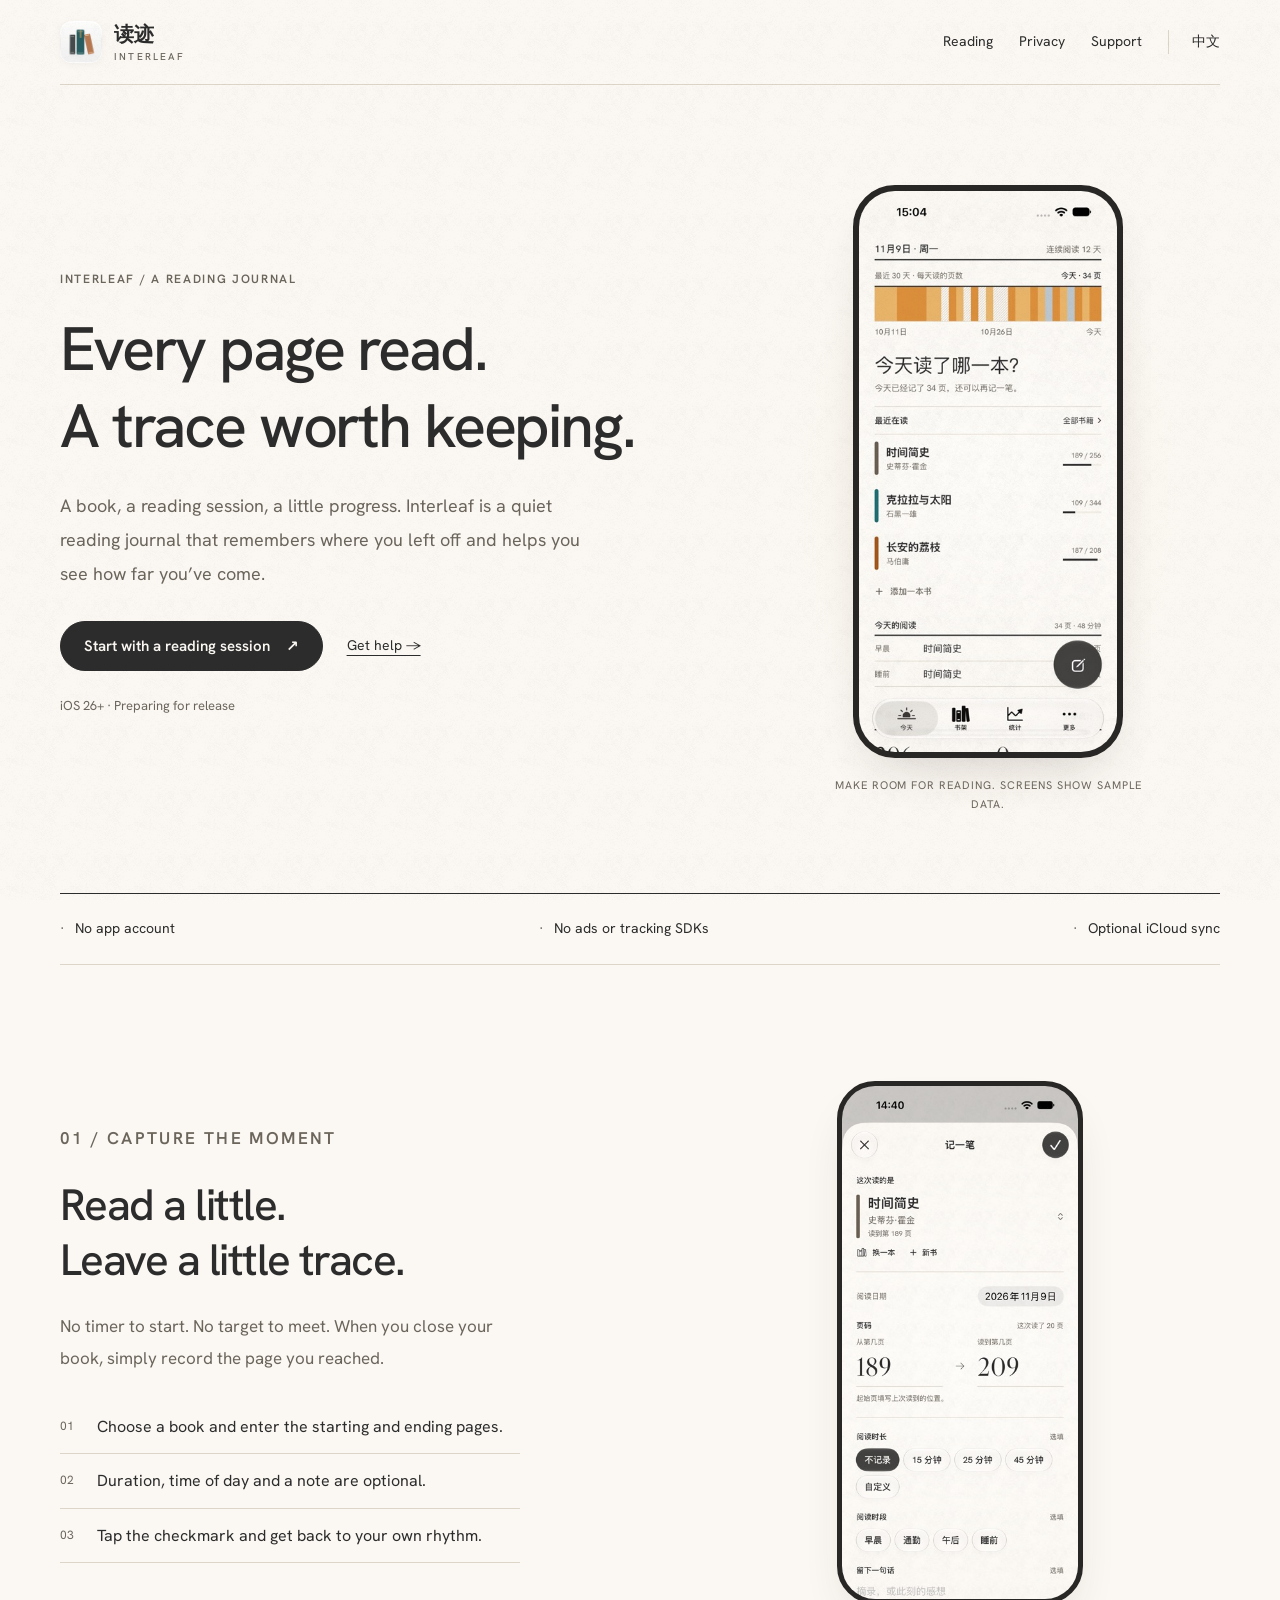
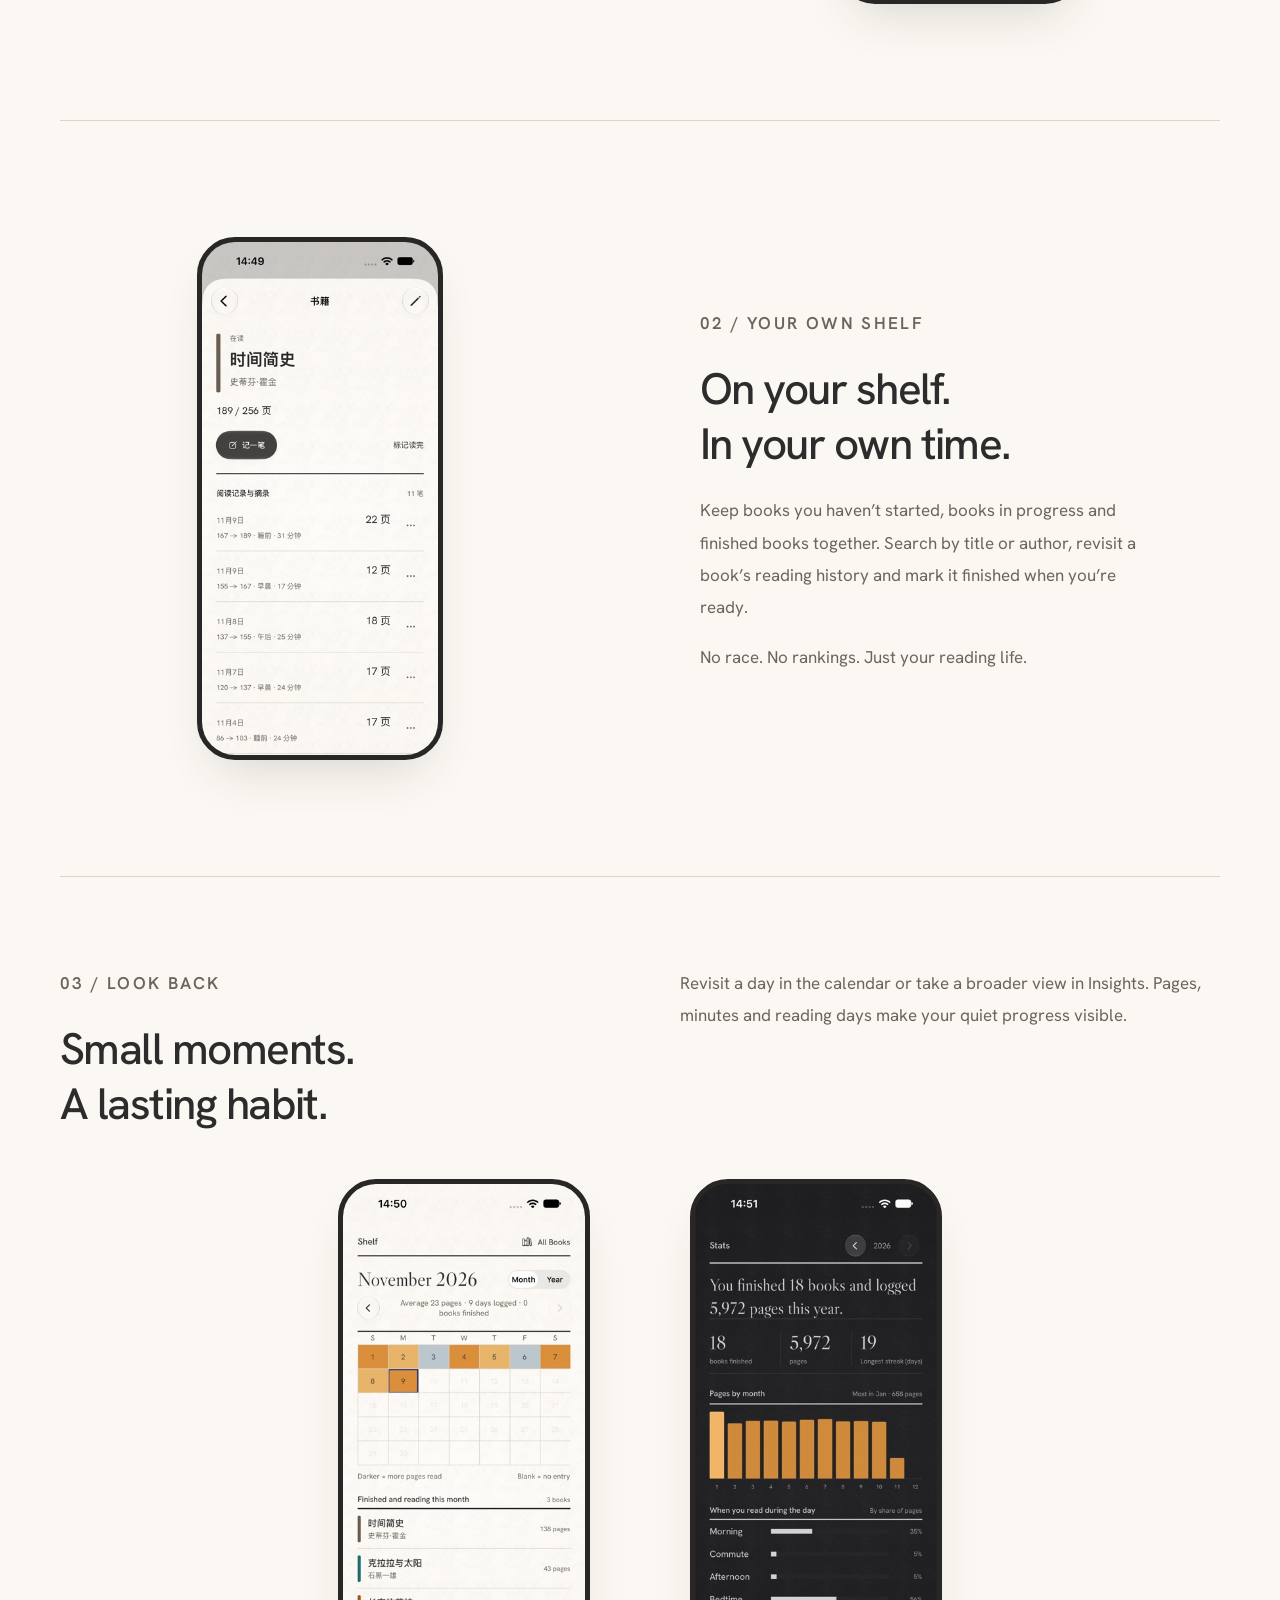
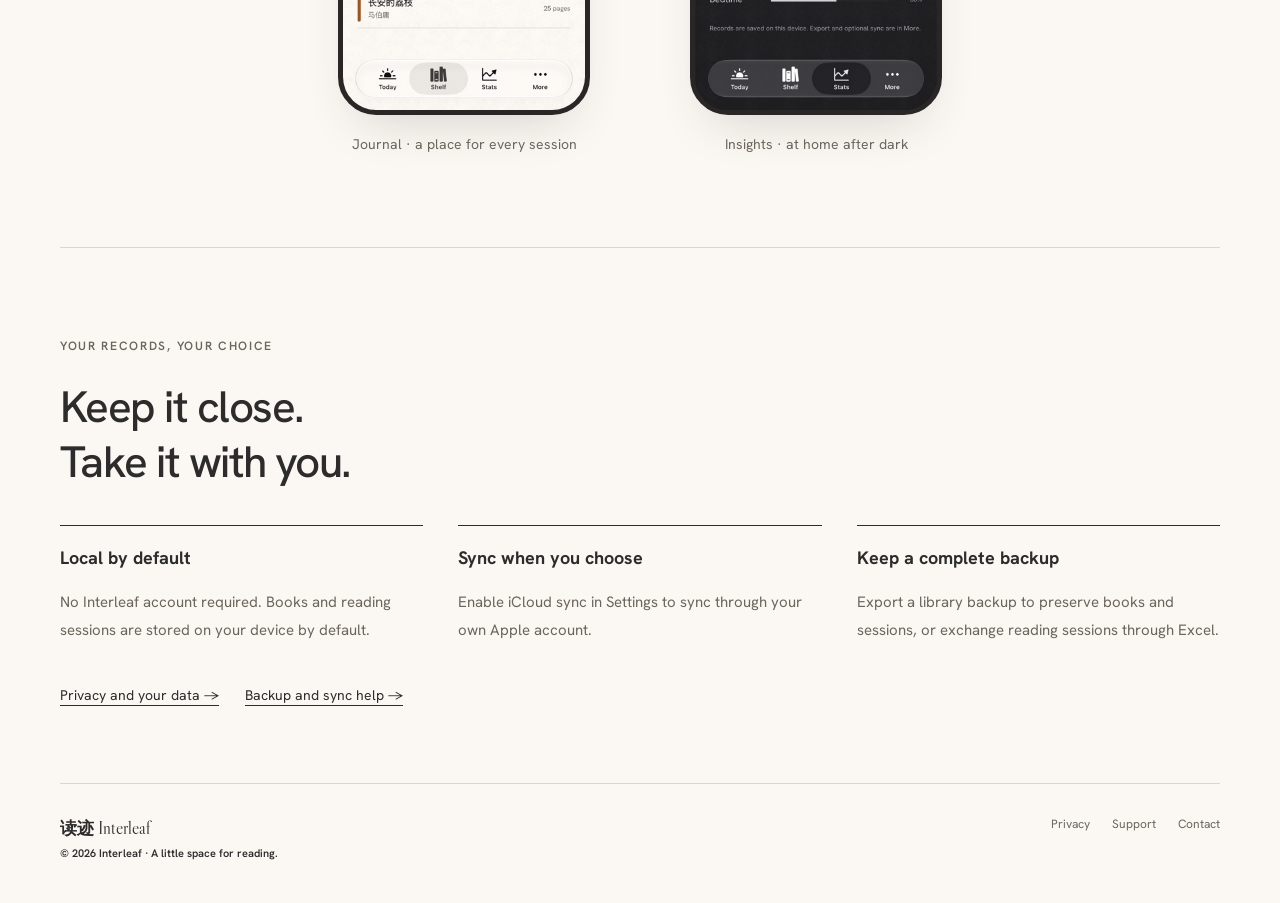
==== commit 1c9e3cbe: "更新官网自然白应用图标 - 将默认图标替换为当前自然白三本书版本 - 同步中英文页面、浏览器图标与 Apple 主屏幕图标的缓存版本 - 保留现有产品截图，待 1.2.0 上架后再更新" ====
--- a/en/index.html
+++ b/en/index.html
@@ -1,4 +1,4 @@
-<!doctype html><html lang="en"><head><meta charset="utf-8"><meta name="viewport" content="width=device-width, initial-scale=1"><title>Interleaf — A quiet reading journal</title><meta name="description" content="A book, a reading session, a little progress. Interleaf is a quiet reading journal that remembers where you left off and helps you see how far you’ve come."><meta name="theme-color" content="#fbf8f3"><link rel="icon" type="image/png" href="../assets/app-icon.png?v=20261109-spines"><link rel="apple-touch-icon" sizes="180x180" href="../assets/app-icon.png?v=20261109-spines"><link rel="stylesheet" href="../assets/site.css?v=20261109-2"><link rel="canonical" href="https://interleaf-app.github.io/interleaf-legal/en/"><link rel="alternate" hreflang="zh-Hans" href="https://interleaf-app.github.io/interleaf-legal/"></head><body><a class="skip-link" href="#main">Skip to content</a><header class="site-header wrap"><a class="brand" href="index.html" aria-label="Interleaf home"><img src="../assets/app-icon.png?v=20261109-spines" alt="" width="40" height="40"><span class="brand-name">读迹<span class="brand-en">INTERLEAF</span></span></a><nav aria-label="Main navigation"><a class="section-link" href="index.html#record">Reading</a><a href="privacy/index.html">Privacy</a><a href="support/index.html">Support</a><a class="language" href="../index.html" lang="zh-Hans">中文</a></nav></header><main id="main"><section class="hero wrap"><div><p class="eyebrow">INTERLEAF / A READING JOURNAL</p><h1>Every page read.<br>A trace worth keeping.</h1><p class="intro">A book, a reading session, a little progress. Interleaf is a quiet reading journal that remembers where you left off and helps you see how far you’ve come.</p><div class="hero-actions"><a class="button button-primary" href="#record">Start with a reading session <span aria-hidden="true">↗</span></a><a class="text-link" href="support/index.html">Get help →</a></div><p class="availability">iOS 26+ · Preparing for release</p></div><figure class="hero-visual"><div class="phone"><img src="../assets/today.jpg" alt="Interleaf Today screen with a floating record button" width="402" height="874" loading="lazy"></div><figcaption class="screen-caption">Make room for reading. Screens show sample data.</figcaption></figure></section><div class="principles wrap"><span>No app account</span><span>No ads or tracking SDKs</span><span>Optional iCloud sync</span></div>
+<!doctype html><html lang="en"><head><meta charset="utf-8"><meta name="viewport" content="width=device-width, initial-scale=1"><title>Interleaf — A quiet reading journal</title><meta name="description" content="A book, a reading session, a little progress. Interleaf is a quiet reading journal that remembers where you left off and helps you see how far you’ve come."><meta name="theme-color" content="#fbf8f3"><link rel="icon" type="image/png" href="../assets/app-icon.png?v=20261111-natural-white"><link rel="apple-touch-icon" sizes="180x180" href="../assets/app-icon.png?v=20261111-natural-white"><link rel="stylesheet" href="../assets/site.css?v=20261109-2"><link rel="canonical" href="https://interleaf-app.github.io/interleaf-legal/en/"><link rel="alternate" hreflang="zh-Hans" href="https://interleaf-app.github.io/interleaf-legal/"></head><body><a class="skip-link" href="#main">Skip to content</a><header class="site-header wrap"><a class="brand" href="index.html" aria-label="Interleaf home"><img src="../assets/app-icon.png?v=20261111-natural-white" alt="" width="40" height="40"><span class="brand-name">读迹<span class="brand-en">INTERLEAF</span></span></a><nav aria-label="Main navigation"><a class="section-link" href="index.html#record">Reading</a><a href="privacy/index.html">Privacy</a><a href="support/index.html">Support</a><a class="language" href="../index.html" lang="zh-Hans">中文</a></nav></header><main id="main"><section class="hero wrap"><div><p class="eyebrow">INTERLEAF / A READING JOURNAL</p><h1>Every page read.<br>A trace worth keeping.</h1><p class="intro">A book, a reading session, a little progress. Interleaf is a quiet reading journal that remembers where you left off and helps you see how far you’ve come.</p><div class="hero-actions"><a class="button button-primary" href="#record">Start with a reading session <span aria-hidden="true">↗</span></a><a class="text-link" href="support/index.html">Get help →</a></div><p class="availability">iOS 26+ · Preparing for release</p></div><figure class="hero-visual"><div class="phone"><img src="../assets/today.jpg" alt="Interleaf Today screen with a floating record button" width="402" height="874" loading="lazy"></div><figcaption class="screen-caption">Make room for reading. Screens show sample data.</figcaption></figure></section><div class="principles wrap"><span>No app account</span><span>No ads or tracking SDKs</span><span>Optional iCloud sync</span></div>
 <section class="feature wrap" id="record"><div class="feature-copy"><p class="eyebrow">01 / CAPTURE THE MOMENT</p><h2>Read a little.<br>Leave a little trace.</h2><p>No timer to start. No target to meet. When you close your book, simply record the page you reached.</p><ol class="steps"><li>Choose a book and enter the starting and ending pages.</li><li>Duration, time of day and a note are optional.</li><li>Tap the checkmark and get back to your own rhythm.</li></ol></div><figure class="feature-visual"><div class="phone"><img src="../assets/record.jpg" alt="Reading entry with cancel and save controls" width="402" height="874" loading="lazy"></div></figure></section>
 <section class="feature wrap" id="library"><figure class="feature-visual"><div class="phone"><img src="../assets/book-detail.jpg" alt="Book detail with reading progress and sessions" width="402" height="874" loading="lazy"></div></figure><div class="feature-copy"><p class="eyebrow">02 / YOUR OWN SHELF</p><h2>On your shelf.<br>In your own time.</h2><p>Keep books you haven’t started, books in progress and finished books together. Search by title or author, revisit a book’s reading history and mark it finished when you’re ready.</p><p>No race. No rankings. Just your reading life.</p></div></section>
 <section class="review wrap"><div class="review-heading"><div><p class="eyebrow">03 / LOOK BACK</p><h2>Small moments.<br>A lasting habit.</h2></div><p>Revisit a day in the calendar or take a broader view in Insights. Pages, minutes and reading days make your quiet progress visible.</p></div><div class="screens"><figure><div class="phone"><img src="../assets/journal.jpg" alt="Reading calendar with sample entries" width="402" height="874" loading="lazy"></div><figcaption>Journal · a place for every session</figcaption></figure><figure><div class="phone"><img src="../assets/insights-dark.jpg" alt="Reading insights in dark appearance" width="402" height="874" loading="lazy"></div><figcaption>Insights · at home after dark</figcaption></figure></div></section>
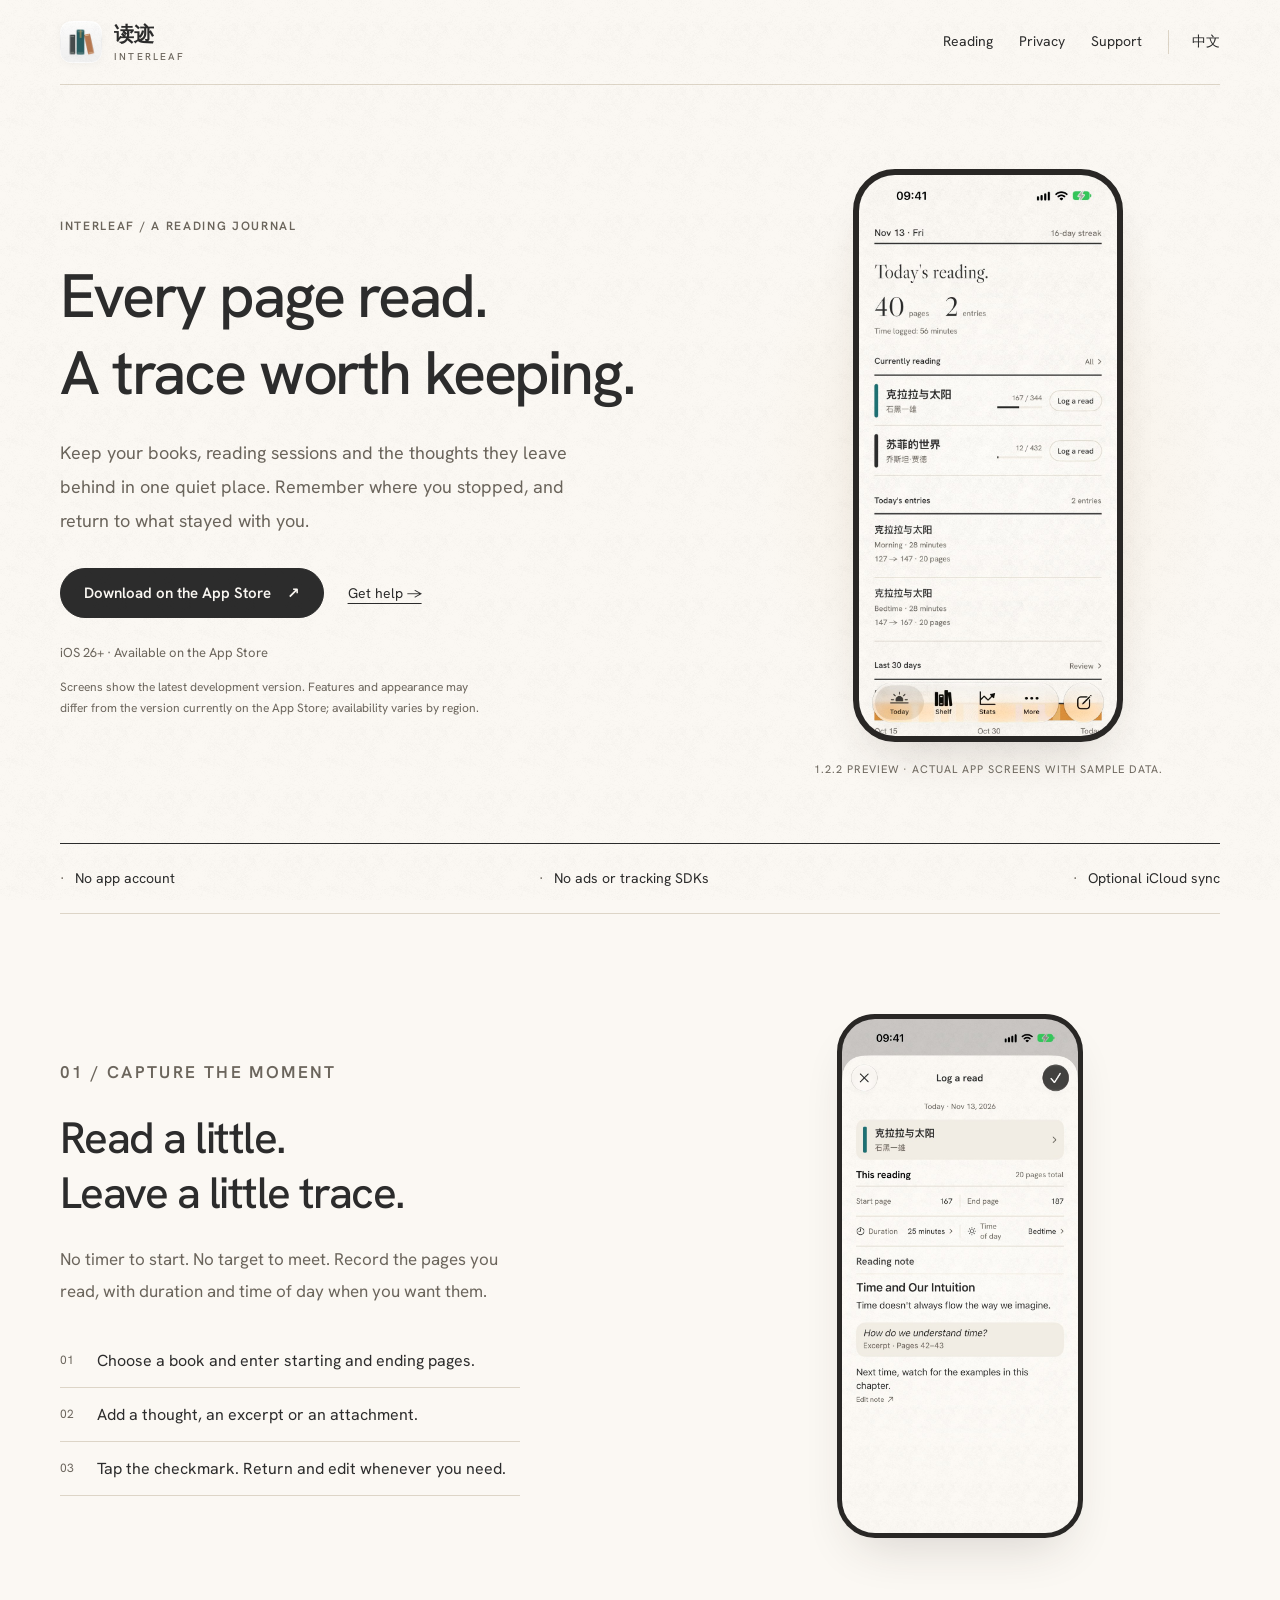
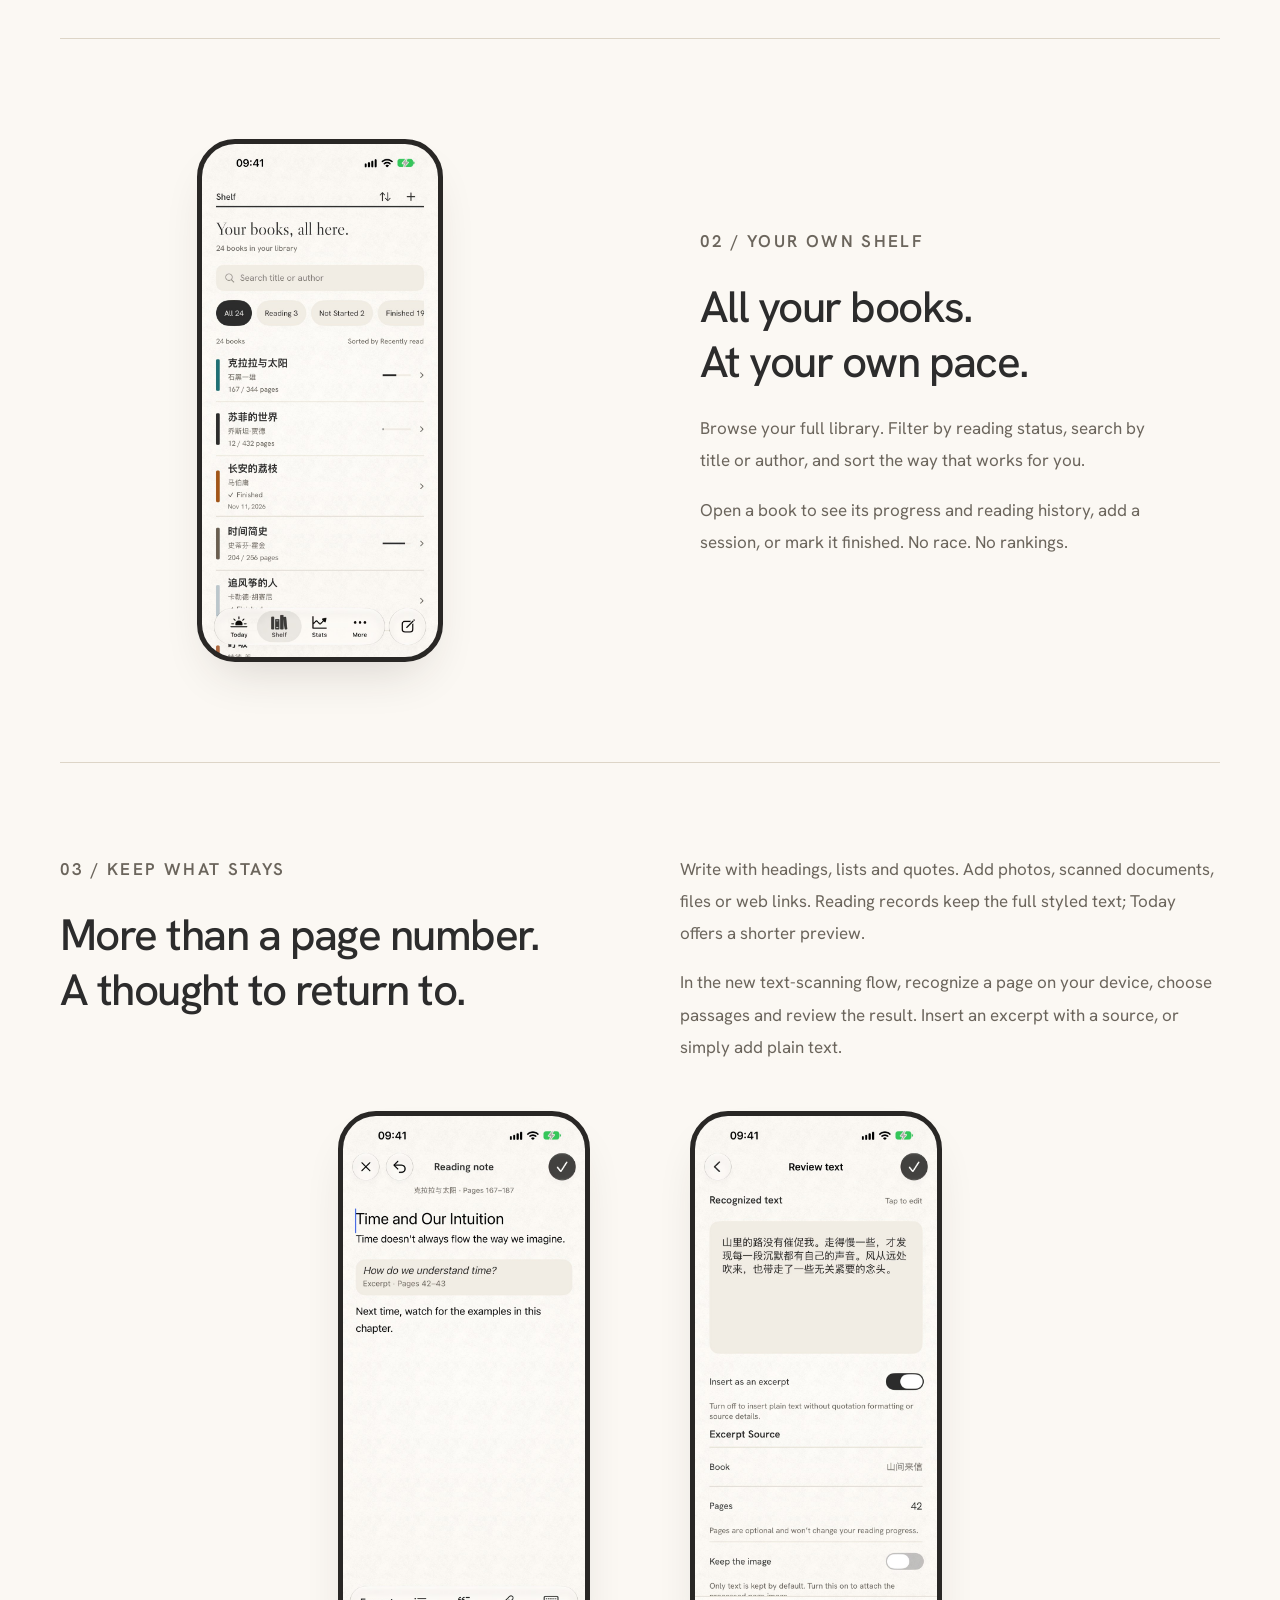
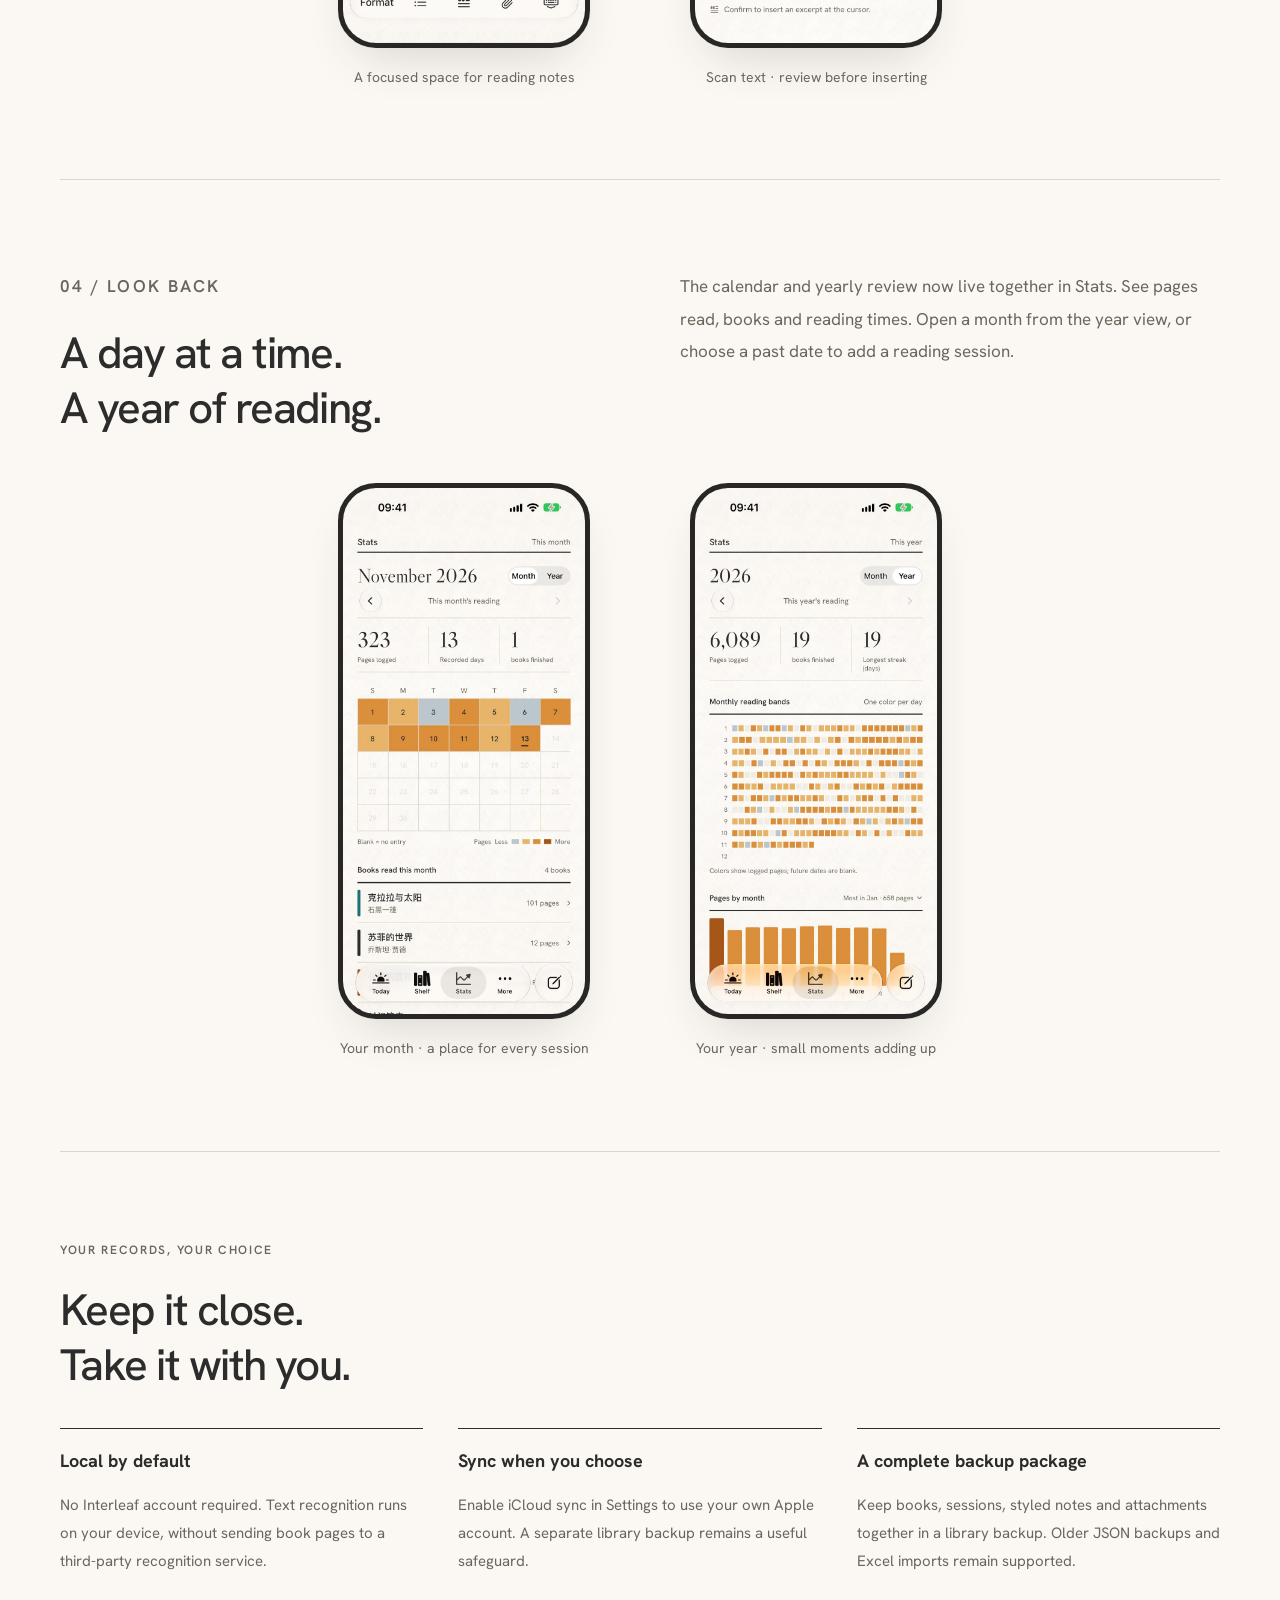
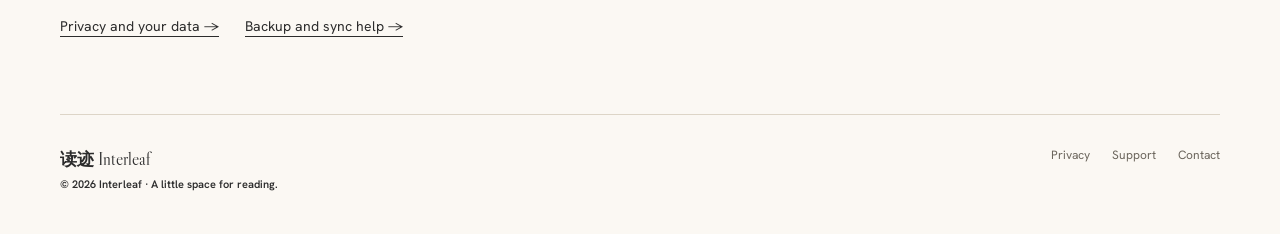
==== commit 6a5990f6: "更新中英文产品页面与1.2.2实机渲染截图" ====
--- a/en/index.html
+++ b/en/index.html
@@ -1,5 +1,8 @@
-<!doctype html><html lang="en"><head><meta charset="utf-8"><meta name="viewport" content="width=device-width, initial-scale=1"><title>Interleaf — A quiet reading journal</title><meta name="description" content="A book, a reading session, a little progress. Interleaf is a quiet reading journal that remembers where you left off and helps you see how far you’ve come."><meta name="theme-color" content="#fbf8f3"><link rel="icon" type="image/png" href="../assets/app-icon.png?v=20261111-natural-white"><link rel="apple-touch-icon" sizes="180x180" href="../assets/app-icon.png?v=20261111-natural-white"><link rel="stylesheet" href="../assets/site.css?v=20261109-2"><link rel="canonical" href="https://interleaf-app.github.io/interleaf-legal/en/"><link rel="alternate" hreflang="zh-Hans" href="https://interleaf-app.github.io/interleaf-legal/"></head><body><a class="skip-link" href="#main">Skip to content</a><header class="site-header wrap"><a class="brand" href="index.html" aria-label="Interleaf home"><img src="../assets/app-icon.png?v=20261111-natural-white" alt="" width="40" height="40"><span class="brand-name">读迹<span class="brand-en">INTERLEAF</span></span></a><nav aria-label="Main navigation"><a class="section-link" href="index.html#record">Reading</a><a href="privacy/index.html">Privacy</a><a href="support/index.html">Support</a><a class="language" href="../index.html" lang="zh-Hans">中文</a></nav></header><main id="main"><section class="hero wrap"><div><p class="eyebrow">INTERLEAF / A READING JOURNAL</p><h1>Every page read.<br>A trace worth keeping.</h1><p class="intro">A book, a reading session, a little progress. Interleaf is a quiet reading journal that remembers where you left off and helps you see how far you’ve come.</p><div class="hero-actions"><a class="button button-primary" href="#record">Start with a reading session <span aria-hidden="true">↗</span></a><a class="text-link" href="support/index.html">Get help →</a></div><p class="availability">iOS 26+ · Preparing for release</p></div><figure class="hero-visual"><div class="phone"><img src="../assets/today.jpg" alt="Interleaf Today screen with a floating record button" width="402" height="874" loading="lazy"></div><figcaption class="screen-caption">Make room for reading. Screens show sample data.</figcaption></figure></section><div class="principles wrap"><span>No app account</span><span>No ads or tracking SDKs</span><span>Optional iCloud sync</span></div>
-<section class="feature wrap" id="record"><div class="feature-copy"><p class="eyebrow">01 / CAPTURE THE MOMENT</p><h2>Read a little.<br>Leave a little trace.</h2><p>No timer to start. No target to meet. When you close your book, simply record the page you reached.</p><ol class="steps"><li>Choose a book and enter the starting and ending pages.</li><li>Duration, time of day and a note are optional.</li><li>Tap the checkmark and get back to your own rhythm.</li></ol></div><figure class="feature-visual"><div class="phone"><img src="../assets/record.jpg" alt="Reading entry with cancel and save controls" width="402" height="874" loading="lazy"></div></figure></section>
-<section class="feature wrap" id="library"><figure class="feature-visual"><div class="phone"><img src="../assets/book-detail.jpg" alt="Book detail with reading progress and sessions" width="402" height="874" loading="lazy"></div></figure><div class="feature-copy"><p class="eyebrow">02 / YOUR OWN SHELF</p><h2>On your shelf.<br>In your own time.</h2><p>Keep books you haven’t started, books in progress and finished books together. Search by title or author, revisit a book’s reading history and mark it finished when you’re ready.</p><p>No race. No rankings. Just your reading life.</p></div></section>
-<section class="review wrap"><div class="review-heading"><div><p class="eyebrow">03 / LOOK BACK</p><h2>Small moments.<br>A lasting habit.</h2></div><p>Revisit a day in the calendar or take a broader view in Insights. Pages, minutes and reading days make your quiet progress visible.</p></div><div class="screens"><figure><div class="phone"><img src="../assets/journal.jpg" alt="Reading calendar with sample entries" width="402" height="874" loading="lazy"></div><figcaption>Journal · a place for every session</figcaption></figure><figure><div class="phone"><img src="../assets/insights-dark.jpg" alt="Reading insights in dark appearance" width="402" height="874" loading="lazy"></div><figcaption>Insights · at home after dark</figcaption></figure></div></section>
-<section class="trust wrap"><div class="trust-head"><p class="eyebrow">YOUR RECORDS, YOUR CHOICE</p><h2>Keep it close.<br>Take it with you.</h2></div><div class="trust-grid"><div><h3>Local by default</h3><p>No Interleaf account required. Books and reading sessions are stored on your device by default.</p></div><div><h3>Sync when you choose</h3><p>Enable iCloud sync in Settings to sync through your own Apple account.</p></div><div><h3>Keep a complete backup</h3><p>Export a library backup to preserve books and sessions, or exchange reading sessions through Excel.</p></div></div><div class="trust-links"><a class="text-link" href="privacy/index.html">Privacy and your data →</a><a class="text-link" href="support/index.html">Backup and sync help →</a></div></section></main><footer class="site-footer wrap"><div class="footer-brand">读迹 <span class="serif">Interleaf</span><p class="footer-note">© 2026 Interleaf · A little space for reading.</p></div><div class="footer-links"><a href="privacy/index.html">Privacy</a><a href="support/index.html">Support</a><a href="mailto:krystal.11381@outlook.com">Contact</a></div></footer></body></html>+<!doctype html><html lang="en"><head><meta charset="utf-8"><meta name="viewport" content="width=device-width, initial-scale=1"><title>Interleaf — A quiet reading journal</title><meta name="description" content="Keep your library, reading sessions, styled notes and attachments together. Look back with monthly and yearly stats, with optional iCloud sync."><meta name="theme-color" content="#fbf8f3"><link rel="icon" type="image/png" href="../assets/app-icon.png?v=20261111-natural-white"><link rel="apple-touch-icon" sizes="180x180" href="../assets/app-icon.png?v=20261111-natural-white"><link rel="stylesheet" href="../assets/site.css?v=20261113-122"><link rel="canonical" href="https://interleaf-app.github.io/interleaf-legal/en/"><link rel="alternate" hreflang="zh-Hans" href="https://interleaf-app.github.io/interleaf-legal/"></head><body><a class="skip-link" href="#main">Skip to content</a><header class="site-header wrap"><a class="brand" href="index.html" aria-label="Interleaf home"><img src="../assets/app-icon.png?v=20261111-natural-white" alt="" width="40" height="40"><span class="brand-name">读迹<span class="brand-en">INTERLEAF</span></span></a><nav aria-label="Main navigation"><a class="section-link" href="index.html#record">Reading</a><a href="privacy/index.html">Privacy</a><a href="support/index.html">Support</a><a class="language" href="../index.html" lang="zh-Hans">中文</a></nav></header><main id="main">
+<section class="hero wrap"><div><p class="eyebrow">INTERLEAF / A READING JOURNAL</p><h1>Every page read.<br>A trace worth keeping.</h1><p class="intro">Keep your books, reading sessions and the thoughts they leave behind in one quiet place. Remember where you stopped, and return to what stayed with you.</p><div class="hero-actions"><a class="button button-primary" href="https://apps.apple.com/app/id6832427117">Download on the App Store <span aria-hidden="true">↗</span></a><a class="text-link" href="support/index.html">Get help →</a></div><p class="availability">iOS 26+ · Available on the App Store</p><p class="release-note">Screens show the latest development version. Features and appearance may differ from the version currently on the App Store; availability varies by region.</p></div><figure class="hero-visual"><div class="phone"><img src="../assets/screens/today-en.jpg?v=122-20261113" alt="Today: recent books and reading entries" width="402" height="874" fetchpriority="high" decoding="async"></div><figcaption class="screen-caption">1.2.2 preview · Actual app screens with sample data.</figcaption></figure></section>
+<div class="principles wrap"><span>No app account</span><span>No ads or tracking SDKs</span><span>Optional iCloud sync</span></div>
+<section class="feature wrap" id="record"><div class="feature-copy"><p class="eyebrow">01 / CAPTURE THE MOMENT</p><h2>Read a little.<br>Leave a little trace.</h2><p>No timer to start. No target to meet. Record the pages you read, with duration and time of day when you want them.</p><ol class="steps"><li>Choose a book and enter starting and ending pages.</li><li>Add a thought, an excerpt or an attachment.</li><li>Tap the checkmark. Return and edit whenever you need.</li></ol></div><figure class="feature-visual"><div class="phone"><img src="../assets/screens/record-en.jpg?v=122-20261113" alt="Compact reading form with pages, duration, time of day and a formatted note" width="402" height="874" loading="lazy" decoding="async"></div></figure></section>
+<section class="feature wrap" id="library"><figure class="feature-visual"><div class="phone"><img src="../assets/screens/library-en.jpg?v=122-20261113" alt="Full library with reading status filters, title and author search, and sorting" width="402" height="874" loading="lazy" decoding="async"></div></figure><div class="feature-copy"><p class="eyebrow">02 / YOUR OWN SHELF</p><h2>All your books.<br>At your own pace.</h2><p>Browse your full library. Filter by reading status, search by title or author, and sort the way that works for you.</p><p>Open a book to see its progress and reading history, add a session, or mark it finished. No race. No rankings.</p></div></section>
+<section class="review wrap" id="notes"><div class="review-heading"><div><p class="eyebrow">03 / KEEP WHAT STAYS</p><h2>More than a page number.<br>A thought to return to.</h2></div><div><p>Write with headings, lists and quotes. Add photos, scanned documents, files or web links. Reading records keep the full styled text; Today offers a shorter preview.</p><p>In the new text-scanning flow, recognize a page on your device, choose passages and review the result. Insert an excerpt with a source, or simply add plain text.</p></div></div><div class="screens"><figure><div class="phone"><img src="../assets/screens/notes-en.jpg?v=122-20261113" alt="Full-screen reading note with formatted text and excerpt source" width="402" height="874" loading="lazy" decoding="async"></div><figcaption>A focused space for reading notes</figcaption></figure><figure><div class="phone"><img src="../assets/screens/scan-en.jpg?v=122-20261113" alt="Review recognized text and choose excerpt or plain text insertion" width="402" height="874" loading="lazy" decoding="async"></div><figcaption>Scan text · review before inserting</figcaption></figure></div></section>
+<section class="review wrap" id="review"><div class="review-heading"><div><p class="eyebrow">04 / LOOK BACK</p><h2>A day at a time.<br>A year of reading.</h2></div><p>The calendar and yearly review now live together in Stats. See pages read, books and reading times. Open a month from the year view, or choose a past date to add a reading session.</p></div><div class="screens"><figure><div class="phone"><img src="../assets/screens/month-en.jpg?v=122-20261113" alt="Monthly reading calendar and books read this month" width="402" height="874" loading="lazy" decoding="async"></div><figcaption>Your month · a place for every session</figcaption></figure><figure><div class="phone"><img src="../assets/screens/year-en.jpg?v=122-20261113" alt="Yearly reading overview with daily reading bands and monthly pages" width="402" height="874" loading="lazy" decoding="async"></div><figcaption>Your year · small moments adding up</figcaption></figure></div></section>
+<section class="trust wrap"><div class="trust-head"><p class="eyebrow">YOUR RECORDS, YOUR CHOICE</p><h2>Keep it close.<br>Take it with you.</h2></div><div class="trust-grid"><div><h3>Local by default</h3><p>No Interleaf account required. Text recognition runs on your device, without sending book pages to a third-party recognition service.</p></div><div><h3>Sync when you choose</h3><p>Enable iCloud sync in Settings to use your own Apple account. A separate library backup remains a useful safeguard.</p></div><div><h3>A complete backup package</h3><p>Keep books, sessions, styled notes and attachments together in a library backup. Older JSON backups and Excel imports remain supported.</p></div></div><div class="trust-links"><a class="text-link" href="privacy/index.html">Privacy and your data →</a><a class="text-link" href="support/index.html">Backup and sync help →</a></div></section></main><footer class="site-footer wrap"><div class="footer-brand">读迹 <span class="serif">Interleaf</span><p class="footer-note">© 2026 Interleaf · A little space for reading.</p></div><div class="footer-links"><a href="privacy/index.html">Privacy</a><a href="support/index.html">Support</a><a href="mailto:krystal.11381@outlook.com">Contact</a></div></footer></body></html>
--- a/assets/site.css
+++ b/assets/site.css
@@ -9,3 +9,8 @@
 @media(prefers-reduced-motion:reduce){html{scroll-behavior:auto}.button:hover{transform:none}}
 @media print{body{background:white;color:black}body:before,.site-header,.site-footer,.toc,.skip-link{display:none}.wrap{width:100%}.page{padding:0;max-width:none}.prose section{break-inside:avoid}.prose a{text-decoration:none}.prose a[href^=http]:after{content:' (' attr(href) ')';font-size:10px}details:not([open])>.answer{display:block}summary:after{display:none}}
 .steps{counter-reset:step}.steps li{display:block;position:relative;padding-left:37px;counter-increment:step}.steps li:before{content:counter(step,decimal-leading-zero);position:absolute;left:0;top:16px;font-size:12px;color:var(--muted)}
+
+/* Product refresh · 1.2.2 preview, November 2026. Keep complete screen edges visible. */
+figure{margin:0}.release-note{font-size:12px;line-height:1.8;color:var(--muted);max-width:36em;margin:12px 0 0}.review-heading>div>p:last-child{margin-bottom:0}.phone img{aspect-ratio:402/874;object-fit:contain}.phone{flex-shrink:0}.hero-visual{min-width:0}.feature-visual{min-width:0}@media(max-width:640px){.release-note{font-size:11px}.screens figcaption{line-height:1.6}}
+
+@media(max-width:640px){.hero h1{font-size:clamp(34px,10vw,43px)}}
